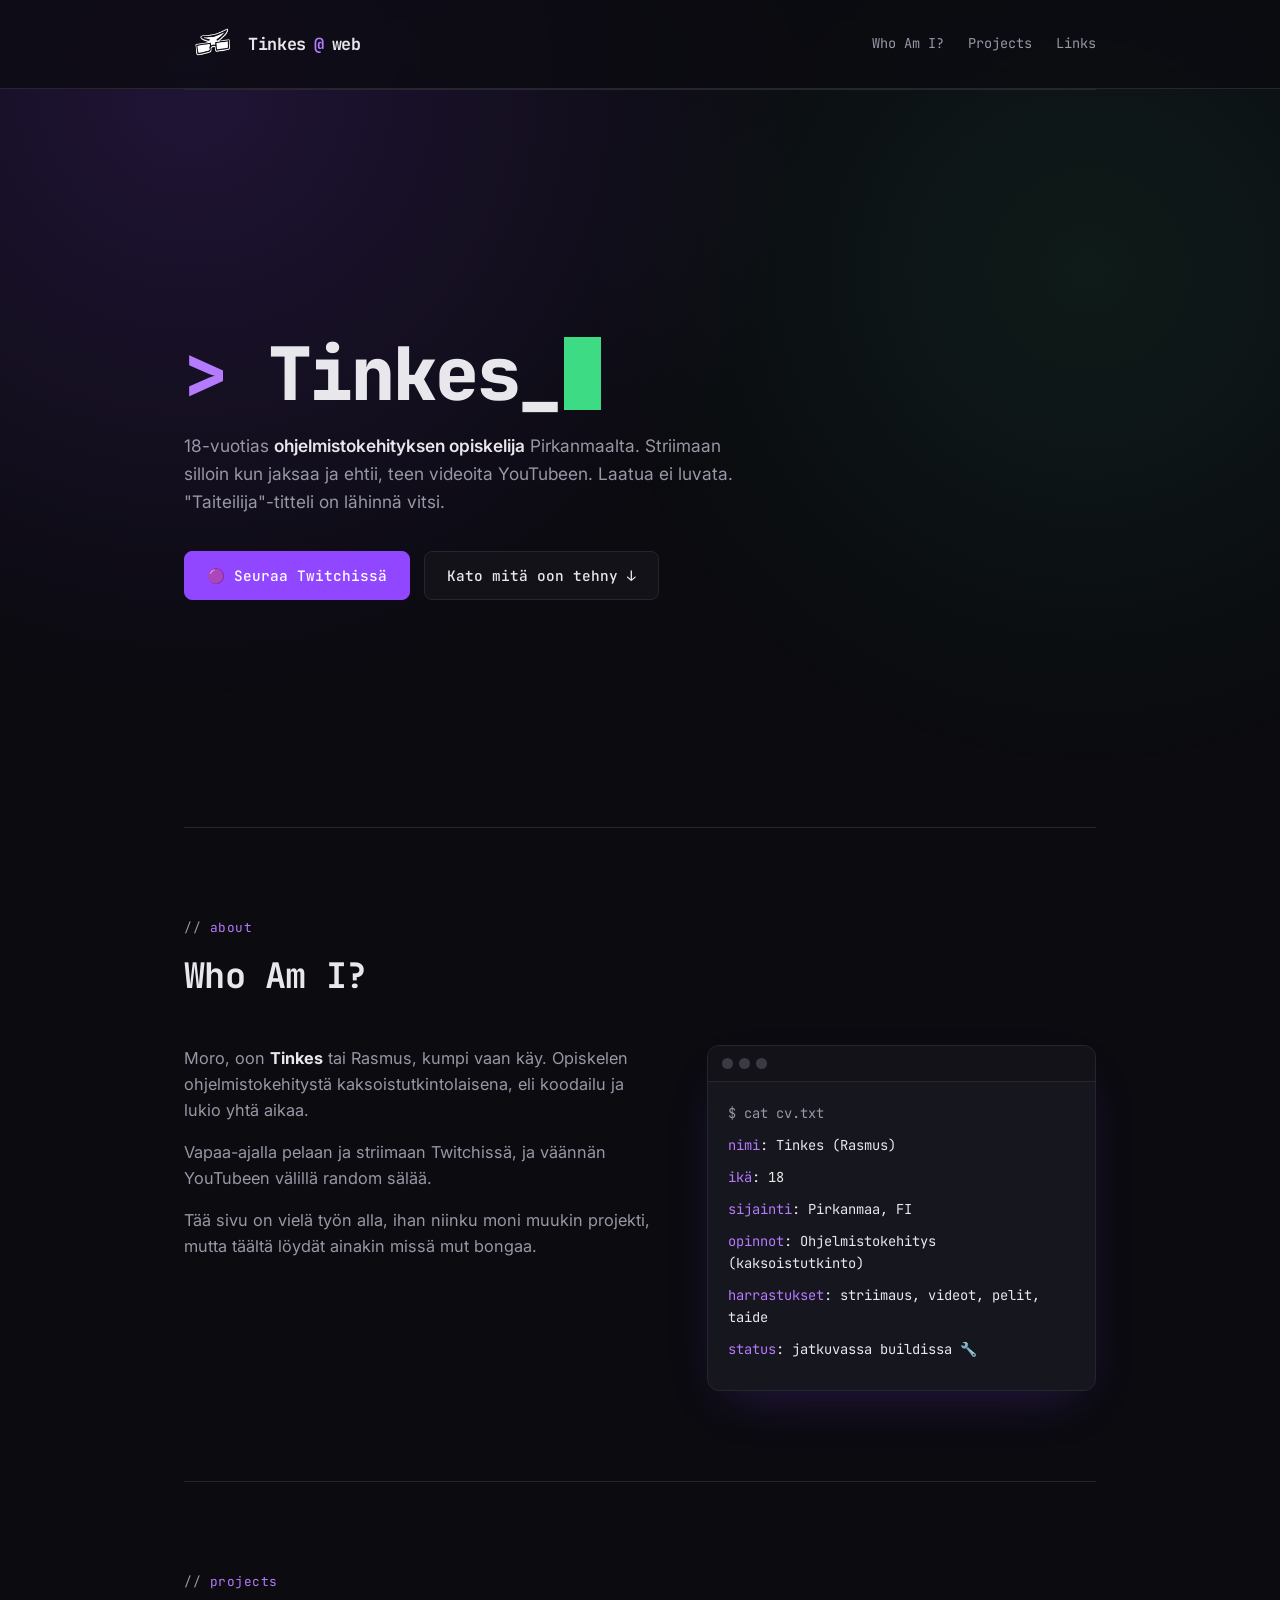
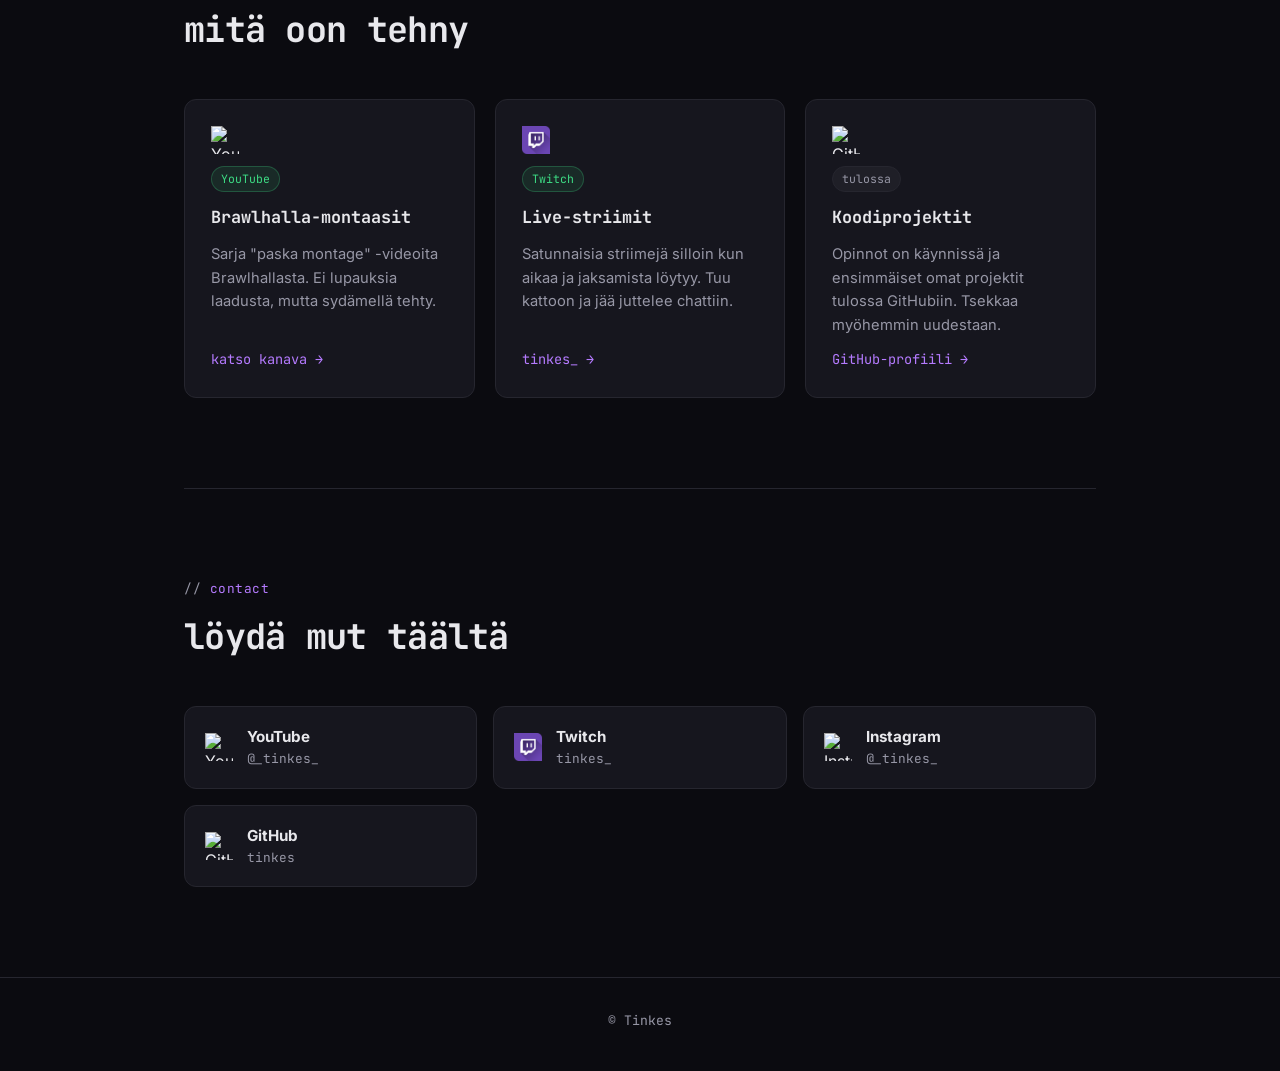
==== index.html @ 4b35d365 "Oikea github käyttäjä (Joku Impostor oli linkattuna)" ====
<!DOCTYPE html>
<html lang="fi">
<head>
<meta charset="UTF-8">
<meta name="viewport" content="width=device-width, initial-scale=1.0">
<title>Tinkes</title>
<meta name="description" content="Tinkes — ohjelmistokehityksen opiskelija Pirkanmaalta.">
<link rel="icon" href="Icon.png" type="image/png">
<link rel="preconnect" href="https://fonts.googleapis.com">
<link rel="preconnect" href="https://fonts.gstatic.com" crossorigin>
<link href="https://fonts.googleapis.com/css2?family=JetBrains+Mono:wght@400;500;700;800&family=Inter:wght@400;500;600;700&display=swap" rel="stylesheet">
<link rel="stylesheet" href="style.css">
</head>
<body>

<header>
  <nav>
    <div class="logo"><img src="Icon.png" alt="Tinkes-logo" class="logo-icon">Tinkes<span>@</span>web</div>
    <div class="navlinks">
      <a href="#about">Who Am I?</a>
      <a href="#projects">Projects</a>
      <a href="#links">Links</a>
    </div>
  </nav>
</header>

<div class="wrap">
  <section class="hero">
    <h1><span class="prompt">&gt;</span> Tinkes_<span class="cursor">&nbsp;</span></h1>
    <p class="tagline">
      18-vuotias <strong>ohjelmistokehityksen opiskelija</strong> Pirkanmaalta.
      Striimaan silloin kun jaksaa ja ehtii, teen videoita YouTubeen. Laatua ei luvata.
      "Taiteilija"-titteli on lähinnä vitsi.
    </p>
    <div class="cta-row">
      <a class="btn btn-primary" href="https://www.twitch.tv/tinkes_" target="_blank" rel="noopener">🟣 Seuraa Twitchissä</a>
      <a class="btn btn-ghost" href="#projects">Kato mitä oon tehny ↓</a>
    </div>
  </section>

  <section id="about">
    <div class="section-label">about</div>
    <h2>Who Am I?</h2>
    <div class="about-grid">
      <div class="about-text">
        <p>Moro, oon <strong>Tinkes</strong> tai Rasmus, kumpi vaan käy. Opiskelen ohjelmistokehitystä kaksoistutkintolaisena, eli koodailu ja lukio yhtä aikaa.</p>
        <p>Vapaa-ajalla pelaan ja striimaan Twitchissä, ja väännän YouTubeen välillä random sälää.</p>
        <p>Tää sivu on vielä työn alla, ihan niinku moni muukin projekti, mutta täältä löydät ainakin missä mut bongaa.</p>
      </div>
      <div class="terminal">
        <div class="terminal-bar"><span></span><span></span><span></span></div>
        <div class="terminal-body">
          <div class="line"><span class="cmt">$ cat cv.txt</span></div>
          <div class="line"><span class="key">nimi</span>: <span class="val">Tinkes (Rasmus)</span></div>
          <div class="line"><span class="key">ikä</span>: <span class="val">18</span></div>
          <div class="line"><span class="key">sijainti</span>: <span class="val">Pirkanmaa, FI</span></div>
          <div class="line"><span class="key">opinnot</span>: <span class="val">Ohjelmistokehitys (kaksoistutkinto)</span></div>
          <div class="line"><span class="key">harrastukset</span>: <span class="val">striimaus, videot, pelit, taide</span></div>
          <div class="line"><span class="key">status</span>: <span class="val">jatkuvassa buildissa 🔧</span></div>
        </div>
      </div>
    </div>
  </section>

  <section id="projects">
    <div class="section-label">projects</div>
    <h2>mitä oon tehny</h2>
    <div class="cards">
      <div class="card">
        <img class="icon-img" src="Sosiaalinenmedia%20Icons/youtube.png" alt="YouTube">
        <span class="tag">YouTube</span>
        <h3>Brawlhalla-montaasit</h3>
        <p>Sarja "paska montage" -videoita Brawlhallasta. Ei lupauksia laadusta, mutta sydämellä tehty.</p>
        <a class="link-out" href="https://www.youtube.com/@_tinkes_" target="_blank" rel="noopener">katso kanava →</a>
      </div>
      <div class="card">
        <img class="icon-img" src="Sosiaalinenmedia%20Icons/twitch.png" alt="Twitch">
        <span class="tag">Twitch</span>
        <h3>Live-striimit</h3>
        <p>Satunnaisia striimejä silloin kun aikaa ja jaksamista löytyy. Tuu kattoon ja jää juttelee chattiin.</p>
        <a class="link-out" href="https://www.twitch.tv/tinkes_" target="_blank" rel="noopener">tinkes_ →</a>
      </div>
      <div class="card">
        <img class="icon-img" src="Sosiaalinenmedia%20Icons/github.png" alt="GitHub">
        <span class="tag soon">tulossa</span>
        <h3>Koodiprojektit</h3>
        <p>Opinnot on käynnissä ja ensimmäiset omat projektit tulossa GitHubiin. Tsekkaa myöhemmin uudestaan.</p>
        <a class="link-out" href="https://github.com/T-i-n-k-e-s" target="_blank" rel="noopener">GitHub-profiili →</a>
      </div>
    </div>
  </section>

  <section id="links">
    <div class="section-label">contact</div>
    <h2>löydä mut täältä</h2>
    <div class="link-grid">
      <a class="link-card" href="https://www.youtube.com/@_tinkes_" target="_blank" rel="noopener">
        <img class="icon-img" src="Sosiaalinenmedia%20Icons/youtube.png" alt="YouTube">
        <div class="meta"><strong>YouTube</strong><span>@_tinkes_</span></div>
      </a>
      <a class="link-card" href="https://www.twitch.tv/tinkes_" target="_blank" rel="noopener">
        <img class="icon-img" src="Sosiaalinenmedia%20Icons/twitch.png" alt="Twitch">
        <div class="meta"><strong>Twitch</strong><span>tinkes_</span></div>
      </a>
      <a class="link-card" href="https://www.instagram.com/_tinkes_/" target="_blank" rel="noopener">
        <img class="icon-img" src="Sosiaalinenmedia%20Icons/instagram.png" alt="Instagram">
        <div class="meta"><strong>Instagram</strong><span>@_tinkes_</span></div>
      </a>
      <a class="link-card" href="https://github.com/tinkes" target="_blank" rel="noopener">
        <img class="icon-img" src="Sosiaalinenmedia%20Icons/github.png" alt="GitHub">
        <div class="meta"><strong>GitHub</strong><span>tinkes</span></div>
      </a>
    </div>
  </section>
</div>

<footer>
  © <span id="year"></span> Tinkes
</footer>

<script src="script.js"></script>

</body>
</html>
---- style.css ----
:root {
  --bg: #0b0b10;
  --bg-alt: #121218;
  --card: #16161e;
  --border: #26262f;
  --text: #e8e8ec;
  --text-dim: #9797a6;
  --purple: #9146ff;
  --purple-bright: #b57bff;
  --green: #3ddc84;
  --mono: 'JetBrains Mono', ui-monospace, 'SFMono-Regular', Menlo, Consolas, monospace;
  --sans: 'Inter', system-ui, -apple-system, sans-serif;
}

* { margin: 0; padding: 0; box-sizing: border-box; }

html { scroll-behavior: smooth; }

body {
  background: var(--bg);
  color: var(--text);
  font-family: var(--sans);
  line-height: 1.6;
  overflow-x: hidden;
}

body::before {
  content: '';
  position: fixed;
  inset: 0;
  background:
    radial-gradient(circle at 15% 10%, rgba(145,70,255,0.16), transparent 45%),
    radial-gradient(circle at 85% 30%, rgba(61,220,132,0.08), transparent 40%);
  pointer-events: none;
  z-index: 0;
}

a { color: inherit; text-decoration: none; }

.wrap { max-width: 960px; margin: 0 auto; padding: 0 24px; position: relative; z-index: 1; }

/* NAV */
header {
  position: sticky;
  top: 0;
  z-index: 20;
  backdrop-filter: blur(10px);
  background: rgba(11,11,16,0.75);
  border-bottom: 1px solid var(--border);
}
nav {
  max-width: 960px;
  margin: 0 auto;
  padding: 16px 24px;
  display: flex;
  align-items: center;
  justify-content: space-between;
}
.logo {
  font-family: var(--mono);
  font-weight: 700;
  font-size: 1.05rem;
  letter-spacing: -0.02em;
  display: flex;
  align-items: center;
  gap: 8px;
}
.logo span { color: var(--purple-bright); }
.logo-icon { height: 56px; width: auto; }
.navlinks { display: flex; gap: 24px; font-family: var(--mono); font-size: 0.85rem; color: var(--text-dim); }
.navlinks a:hover { color: var(--text); }

/* HERO */
.hero {
  min-height: 82vh;
  display: flex;
  flex-direction: column;
  justify-content: center;
  padding: 80px 0 60px;
}
.hero h1 {
  font-family: var(--mono);
  font-size: clamp(2.6rem, 8vw, 4.6rem);
  font-weight: 800;
  letter-spacing: -0.03em;
  line-height: 1;
}
.hero h1 .prompt { color: var(--purple-bright); }
.cursor {
  display: inline-block;
  width: 0.5em;
  background: var(--green);
  margin-left: 4px;
  animation: blink 1s step-end infinite;
}
@keyframes blink { 50% { opacity: 0; } }

.hero p.tagline {
  margin-top: 22px;
  max-width: 560px;
  font-size: 1.08rem;
  color: var(--text-dim);
}
.hero p.tagline strong { color: var(--text); font-weight: 600; }

.cta-row { display: flex; gap: 14px; margin-top: 36px; flex-wrap: wrap; }
.btn {
  font-family: var(--mono);
  font-size: 0.9rem;
  font-weight: 500;
  padding: 12px 22px;
  border-radius: 8px;
  border: 1px solid var(--border);
  transition: transform 0.15s ease, border-color 0.15s ease, background 0.15s ease;
  display: inline-flex;
  align-items: center;
  gap: 8px;
}
.btn:hover { transform: translateY(-2px); }
.btn-primary { background: var(--purple); border-color: var(--purple); color: #fff; }
.btn-primary:hover { background: var(--purple-bright); border-color: var(--purple-bright); }
.btn-ghost { color: var(--text); background: var(--bg-alt); }
.btn-ghost:hover { border-color: var(--purple-bright); color: var(--purple-bright); }

/* SECTIONS */
section { padding: 90px 0; border-top: 1px solid var(--border); }
.section-label {
  font-family: var(--mono);
  font-size: 0.8rem;
  color: var(--purple-bright);
  letter-spacing: 0.04em;
  margin-bottom: 10px;
}
.section-label::before { content: '// '; color: var(--text-dim); }
h2 {
  font-family: var(--mono);
  font-size: clamp(1.6rem, 4vw, 2.2rem);
  font-weight: 700;
  margin-bottom: 40px;
  letter-spacing: -0.02em;
}

/* ABOUT */
.about-grid {
  display: grid;
  grid-template-columns: 1.1fr 0.9fr;
  gap: 48px;
  align-items: start;
}
.about-text p { color: var(--text-dim); margin-bottom: 16px; font-size: 1.02rem; }
.about-text strong { color: var(--text); }

.terminal {
  background: var(--card);
  border: 1px solid var(--border);
  border-radius: 12px;
  overflow: hidden;
  box-shadow: 0 20px 50px -20px rgba(145,70,255,0.25);
}
.terminal-bar {
  display: flex;
  gap: 6px;
  padding: 12px 14px;
  background: var(--bg-alt);
  border-bottom: 1px solid var(--border);
}
.terminal-bar span { width: 11px; height: 11px; border-radius: 50%; background: #3a3a44; }
.terminal-body { padding: 20px; font-family: var(--mono); font-size: 0.86rem; }
.terminal-body .line { margin-bottom: 10px; }
.terminal-body .key { color: var(--purple-bright); }
.terminal-body .val { color: var(--text); }
.terminal-body .cmt { color: var(--text-dim); }

/* PROJECTS */
.cards { display: grid; grid-template-columns: repeat(auto-fit, minmax(260px, 1fr)); gap: 20px; }
.card {
  background: var(--card);
  border: 1px solid var(--border);
  border-radius: 12px;
  padding: 26px;
  display: flex;
  flex-direction: column;
  gap: 12px;
  transition: border-color 0.2s ease, transform 0.2s ease;
}
.card:hover { border-color: var(--purple); transform: translateY(-3px); }
.card .icon { font-size: 1.6rem; }
.card .icon-img { height: 28px; width: 28px; object-fit: contain; align-self: flex-start; }
.card h3 { font-family: var(--mono); font-size: 1.05rem; }
.card p { color: var(--text-dim); font-size: 0.92rem; flex-grow: 1; }
.card .tag {
  font-family: var(--mono);
  font-size: 0.72rem;
  color: var(--green);
  background: rgba(61,220,132,0.1);
  border: 1px solid rgba(61,220,132,0.25);
  padding: 3px 9px;
  border-radius: 999px;
  width: fit-content;
}
.card .tag.soon { color: var(--text-dim); background: rgba(255,255,255,0.04); border-color: var(--border); }
.card .link-out { font-family: var(--mono); font-size: 0.85rem; color: var(--purple-bright); margin-top: auto; }
.card:hover .link-out { text-decoration: underline; }

/* LINKS / CONTACT */
.link-grid { display: grid; grid-template-columns: repeat(auto-fit, minmax(220px, 1fr)); gap: 16px; }
.link-card {
  display: flex;
  align-items: center;
  gap: 14px;
  background: var(--card);
  border: 1px solid var(--border);
  border-radius: 12px;
  padding: 18px 20px;
  transition: border-color 0.2s ease, background 0.2s ease;
}
.link-card:hover { border-color: var(--purple-bright); background: var(--bg-alt); }
.link-card .icon { font-size: 1.4rem; width: 36px; text-align: center; }
.link-card .icon-img { height: 28px; width: 28px; object-fit: contain; flex-shrink: 0; }
.link-card .meta strong { display: block; font-size: 0.95rem; }
.link-card .meta span { display: block; font-size: 0.8rem; color: var(--text-dim); font-family: var(--mono); }

footer {
  border-top: 1px solid var(--border);
  padding: 32px 0 40px;
  text-align: center;
  color: var(--text-dim);
  font-family: var(--mono);
  font-size: 0.82rem;
}
footer .heart { color: var(--purple-bright); }

@media (max-width: 760px) {
  .about-grid { grid-template-columns: 1fr; }
  .navlinks { display: none; }
}
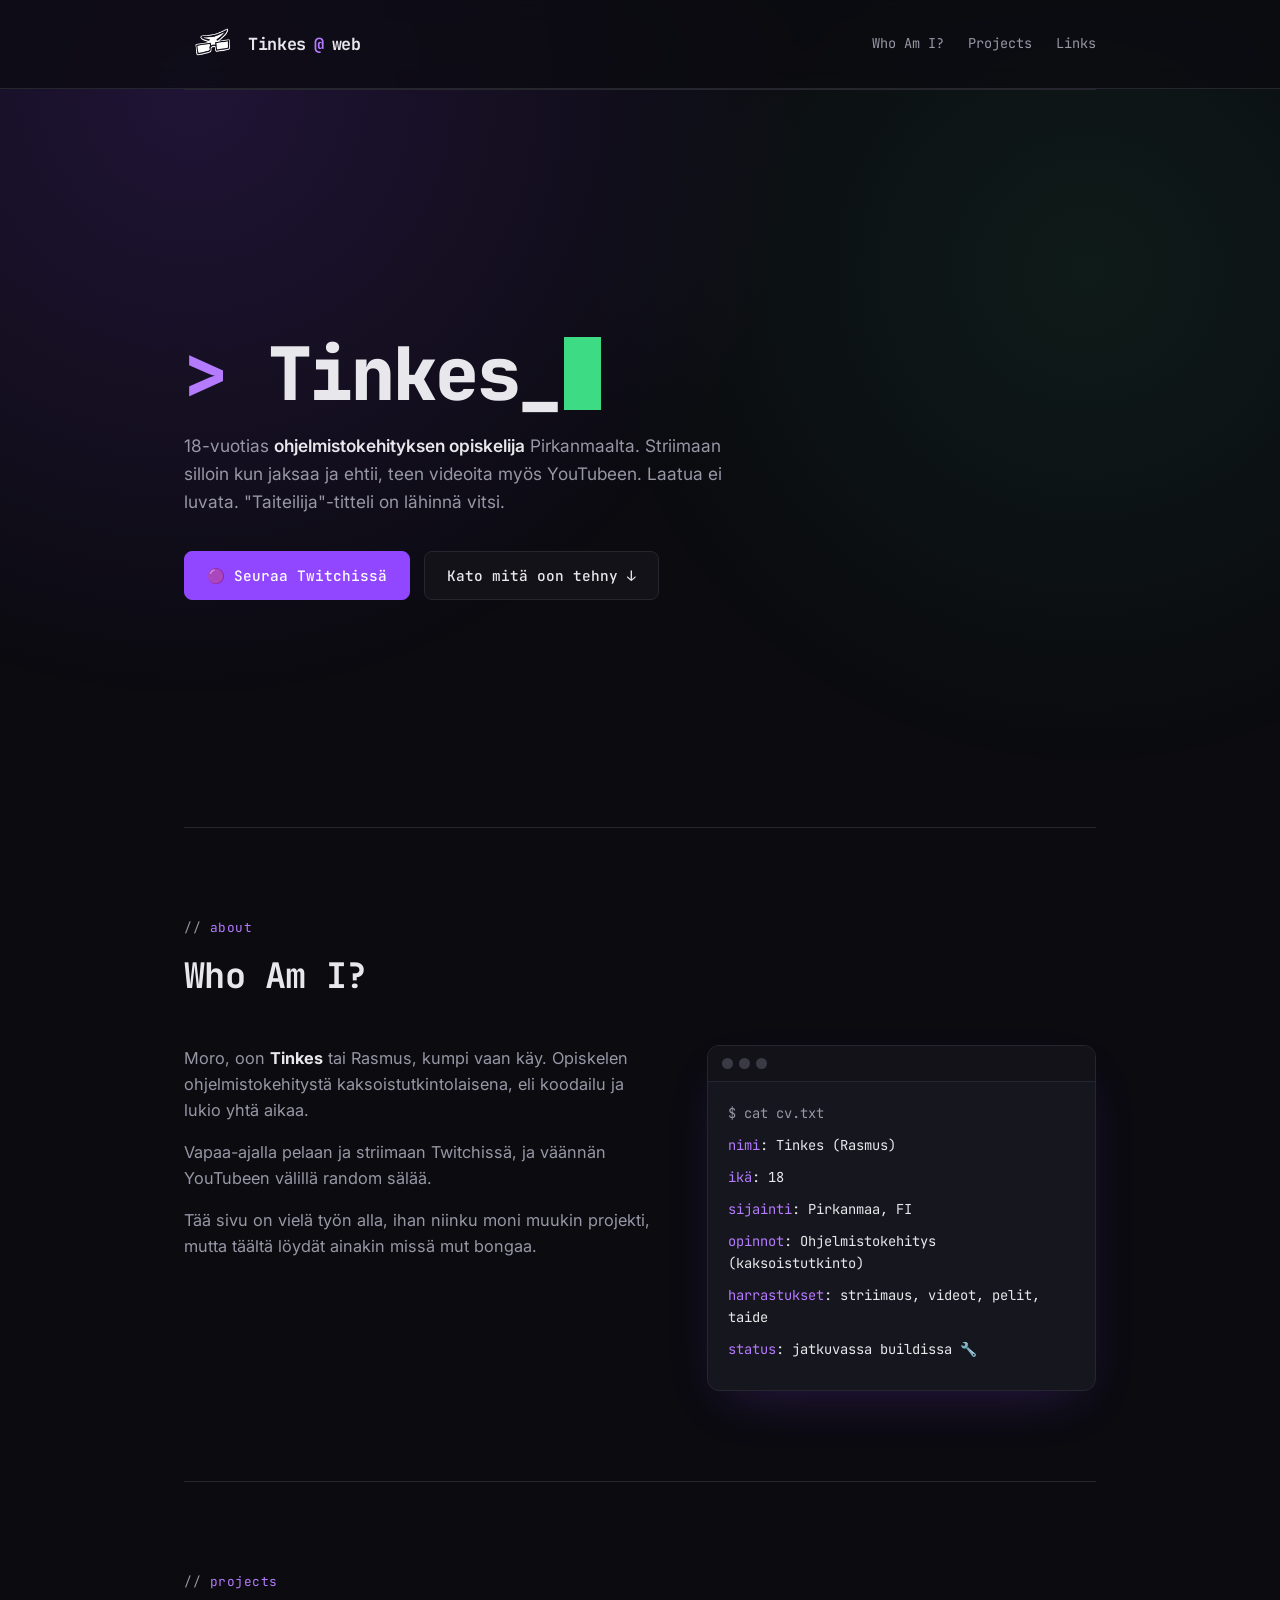
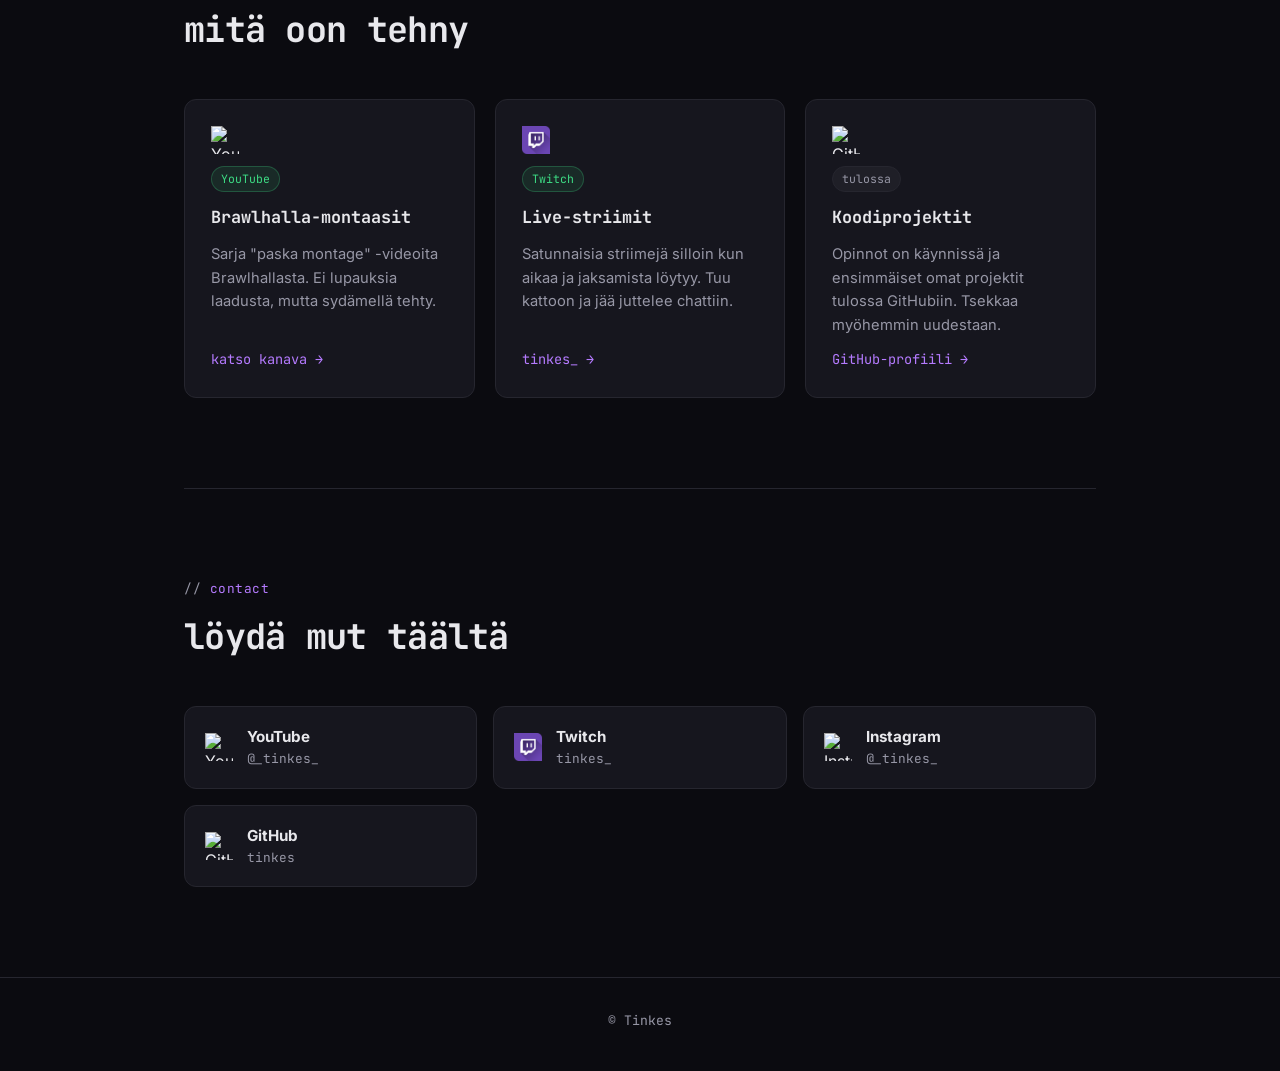
==== commit afdeec5f: "Update index.html" ====
--- a/index.html
+++ b/index.html
@@ -29,7 +29,7 @@
     <h1><span class="prompt">&gt;</span> Tinkes_<span class="cursor">&nbsp;</span></h1>
     <p class="tagline">
       18-vuotias <strong>ohjelmistokehityksen opiskelija</strong> Pirkanmaalta.
-      Striimaan silloin kun jaksaa ja ehtii, teen videoita YouTubeen. Laatua ei luvata.
+      Striimaan silloin kun jaksaa ja ehtii, teen videoita myös YouTubeen. Laatua ei luvata.
       "Taiteilija"-titteli on lähinnä vitsi.
     </p>
     <div class="cta-row">
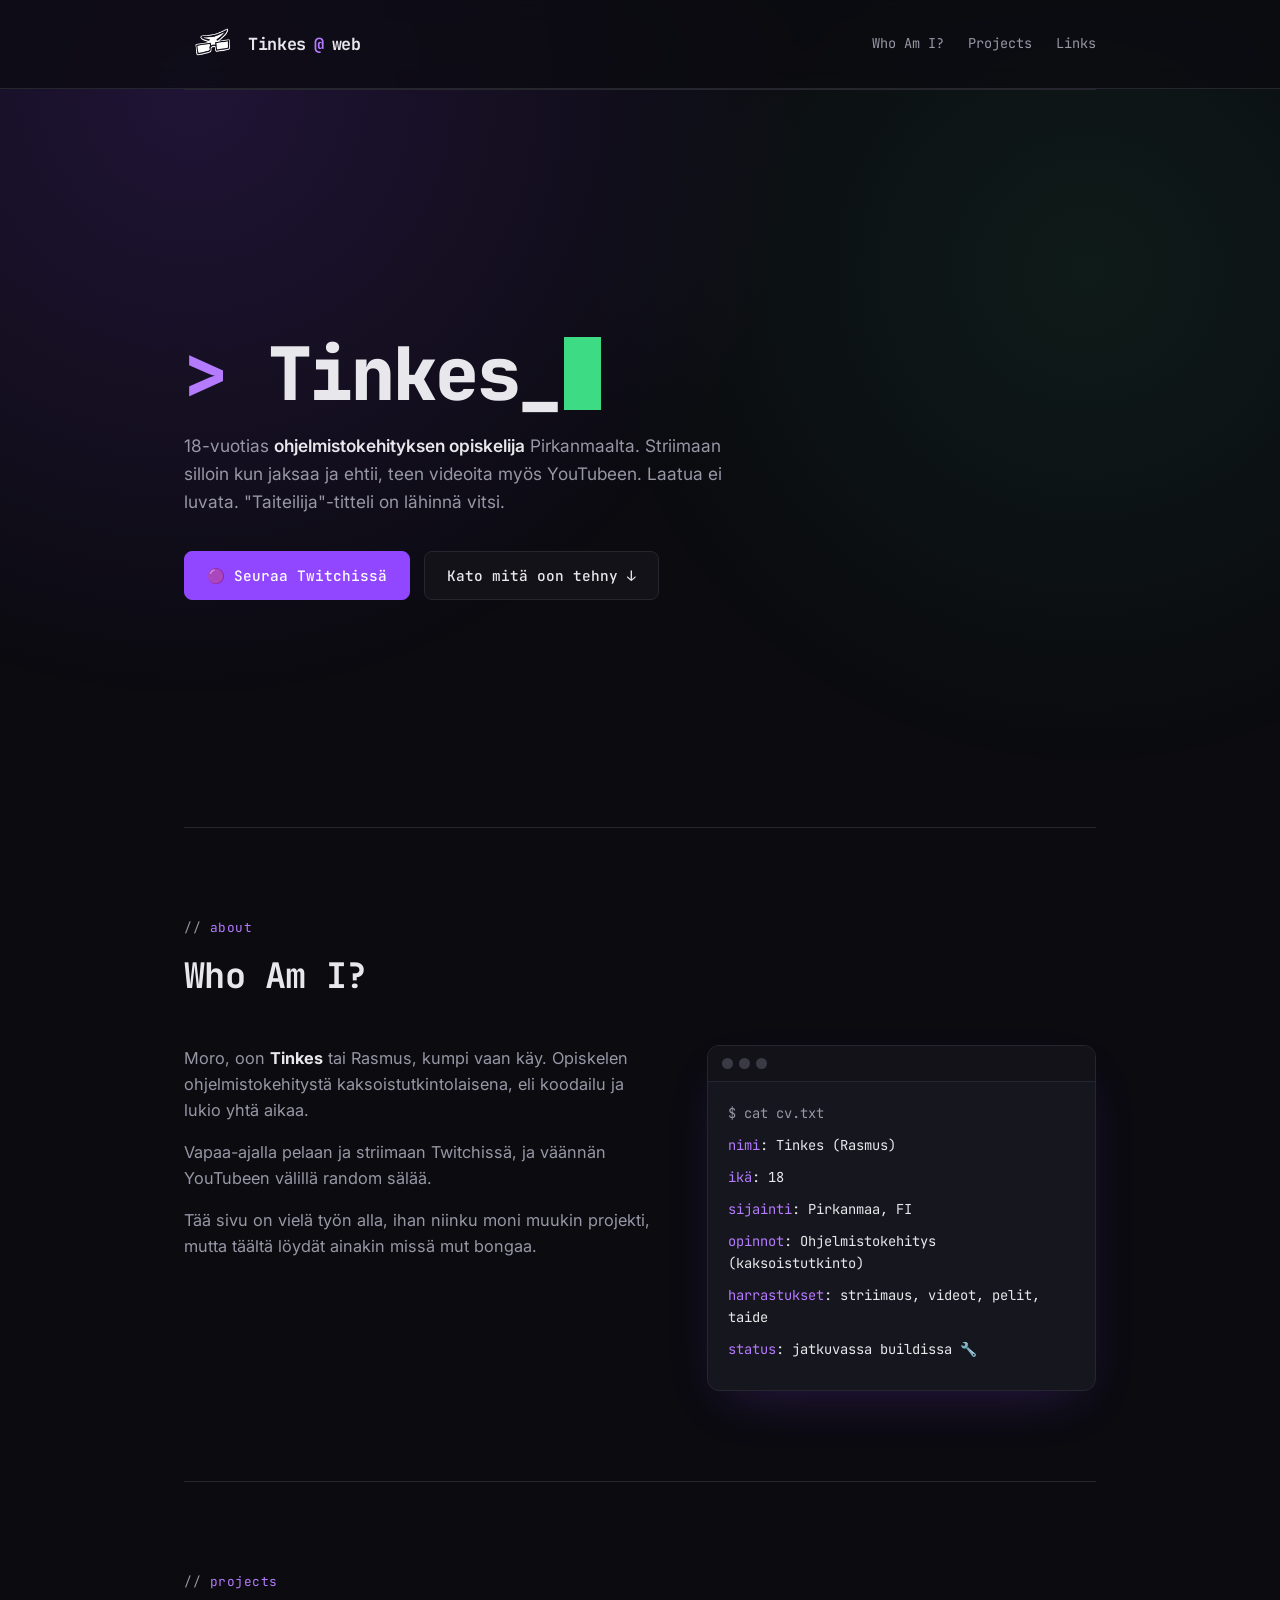
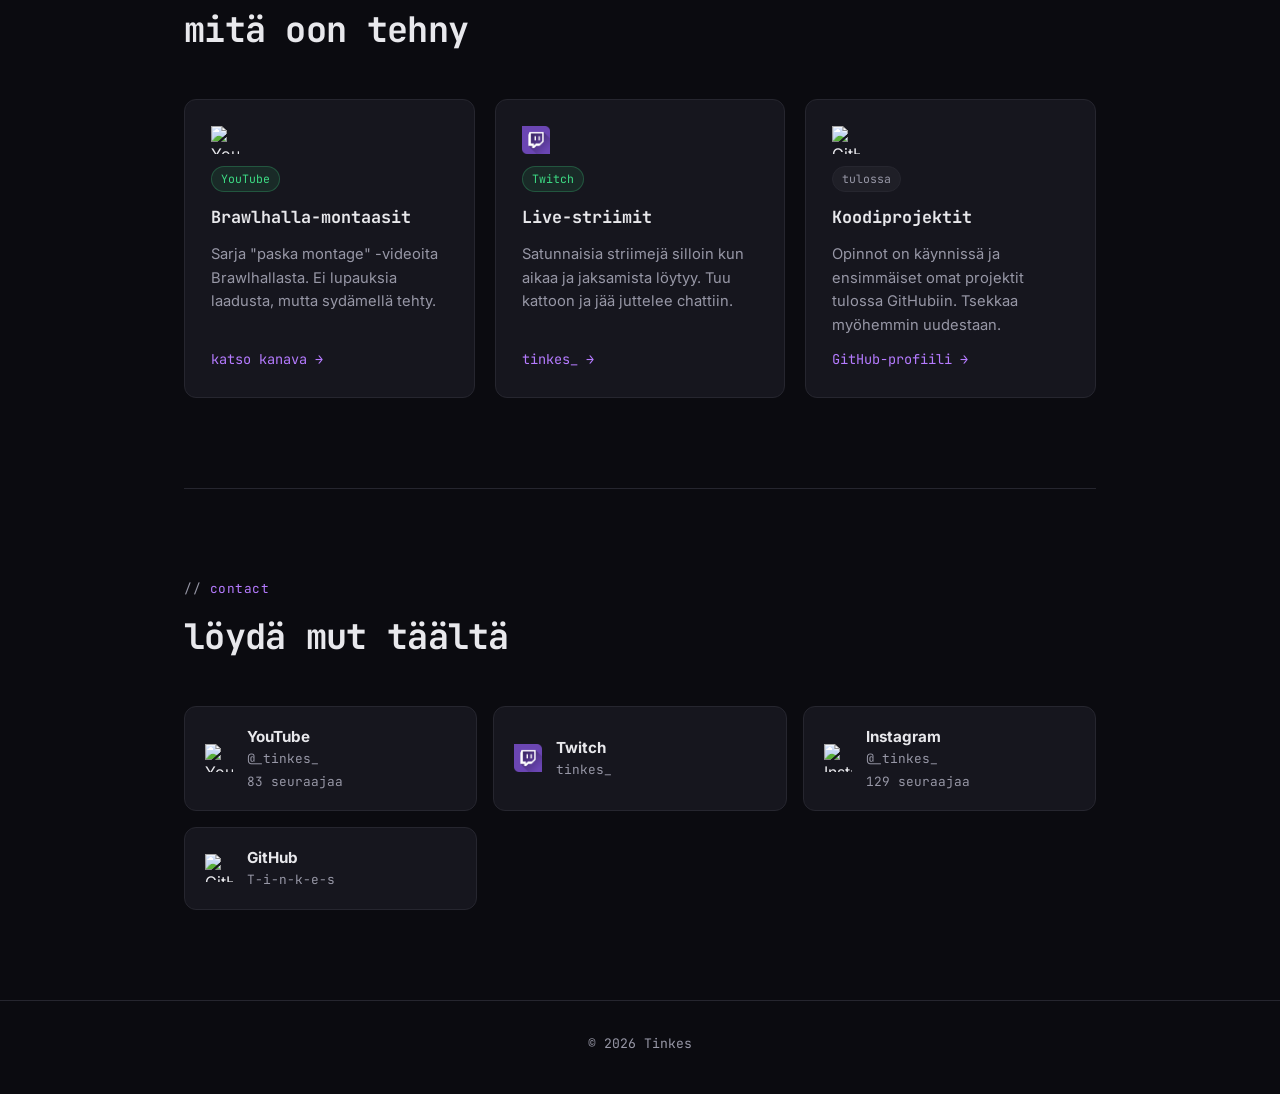
==== commit 136da04a: "Lisää live-seuraajalaskurit ja korjaa väärä GitHub-linkki Twitch/GitHub haetaan live selaimessa, You" ====
--- a/index.html
+++ b/index.html
@@ -96,19 +96,31 @@
     <div class="link-grid">
       <a class="link-card" href="https://www.youtube.com/@_tinkes_" target="_blank" rel="noopener">
         <img class="icon-img" src="Sosiaalinenmedia%20Icons/youtube.png" alt="YouTube">
-        <div class="meta"><strong>YouTube</strong><span>@_tinkes_</span></div>
+        <div class="meta">
+          <strong>YouTube</strong><span>@_tinkes_</span>
+          <span class="count" data-count-source="static:youtube">···</span>
+        </div>
       </a>
       <a class="link-card" href="https://www.twitch.tv/tinkes_" target="_blank" rel="noopener">
         <img class="icon-img" src="Sosiaalinenmedia%20Icons/twitch.png" alt="Twitch">
-        <div class="meta"><strong>Twitch</strong><span>tinkes_</span></div>
+        <div class="meta">
+          <strong>Twitch</strong><span>tinkes_</span>
+          <span class="count" data-count-source="twitch:tinkes_">···</span>
+        </div>
       </a>
       <a class="link-card" href="https://www.instagram.com/_tinkes_/" target="_blank" rel="noopener">
         <img class="icon-img" src="Sosiaalinenmedia%20Icons/instagram.png" alt="Instagram">
-        <div class="meta"><strong>Instagram</strong><span>@_tinkes_</span></div>
+        <div class="meta">
+          <strong>Instagram</strong><span>@_tinkes_</span>
+          <span class="count" data-count-source="static:instagram">···</span>
+        </div>
       </a>
-      <a class="link-card" href="https://github.com/tinkes" target="_blank" rel="noopener">
+      <a class="link-card" href="https://github.com/T-i-n-k-e-s" target="_blank" rel="noopener">
         <img class="icon-img" src="Sosiaalinenmedia%20Icons/github.png" alt="GitHub">
-        <div class="meta"><strong>GitHub</strong><span>tinkes</span></div>
+        <div class="meta">
+          <strong>GitHub</strong><span>T-i-n-k-e-s</span>
+          <span class="count" data-count-source="github:T-i-n-k-e-s">···</span>
+        </div>
       </a>
     </div>
   </section>
--- a/style.css
+++ b/style.css
@@ -217,8 +217,15 @@
 .link-card:hover { border-color: var(--purple-bright); background: var(--bg-alt); }
 .link-card .icon { font-size: 1.4rem; width: 36px; text-align: center; }
 .link-card .icon-img { height: 28px; width: 28px; object-fit: contain; flex-shrink: 0; }
-.link-card .meta strong { display: block; font-size: 0.95rem; }
-.link-card .meta span { display: block; font-size: 0.8rem; color: var(--text-dim); font-family: var(--mono); }
+.link-card .meta { flex: 1 1 auto; min-width: 0; }
+.link-card .meta strong { display: block; font-size: 0.95rem; overflow: hidden; text-overflow: ellipsis; white-space: nowrap; }
+.link-card .meta span { display: block; font-size: 0.8rem; color: var(--text-dim); font-family: var(--mono); overflow: hidden; text-overflow: ellipsis; white-space: nowrap; }
+.link-card .count {
+  margin-top: 2px;
+  font-family: var(--mono);
+  font-size: 0.8rem;
+  color: var(--green);
+}
 
 footer {
   border-top: 1px solid var(--border);
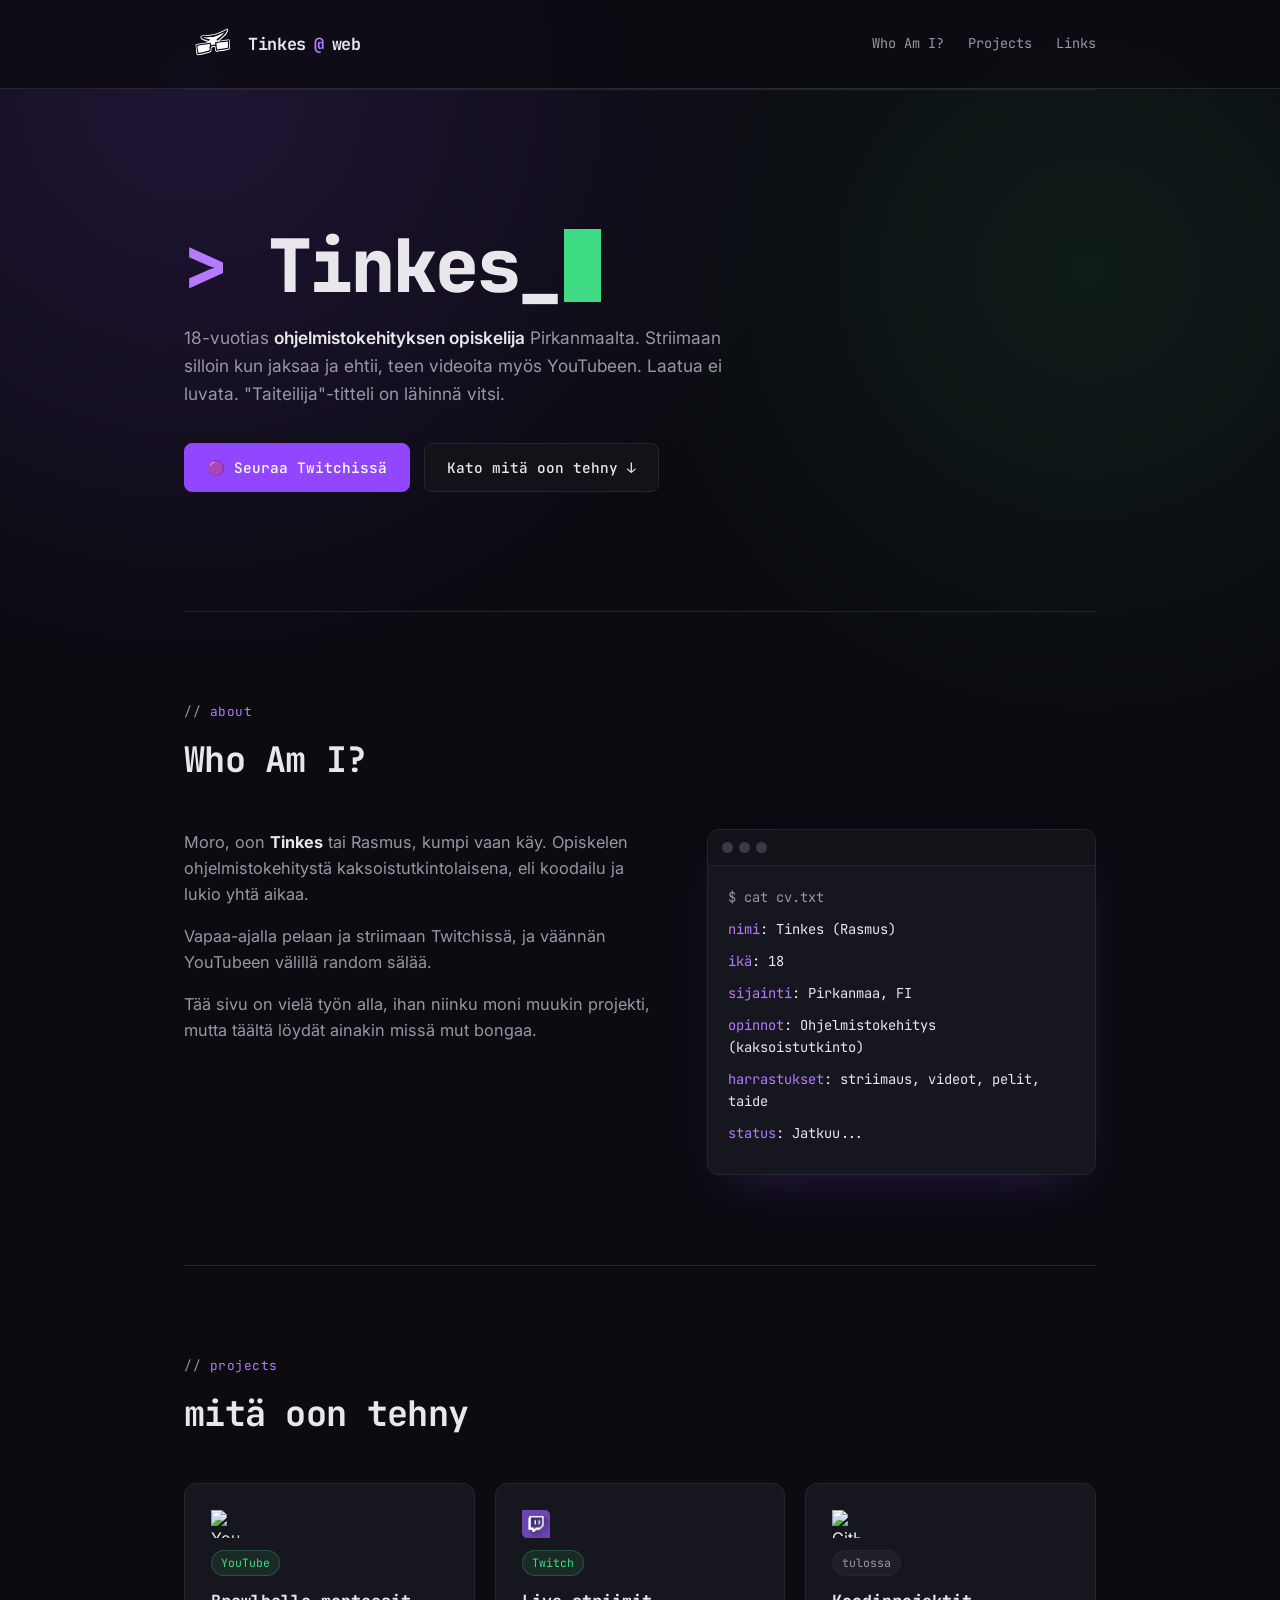
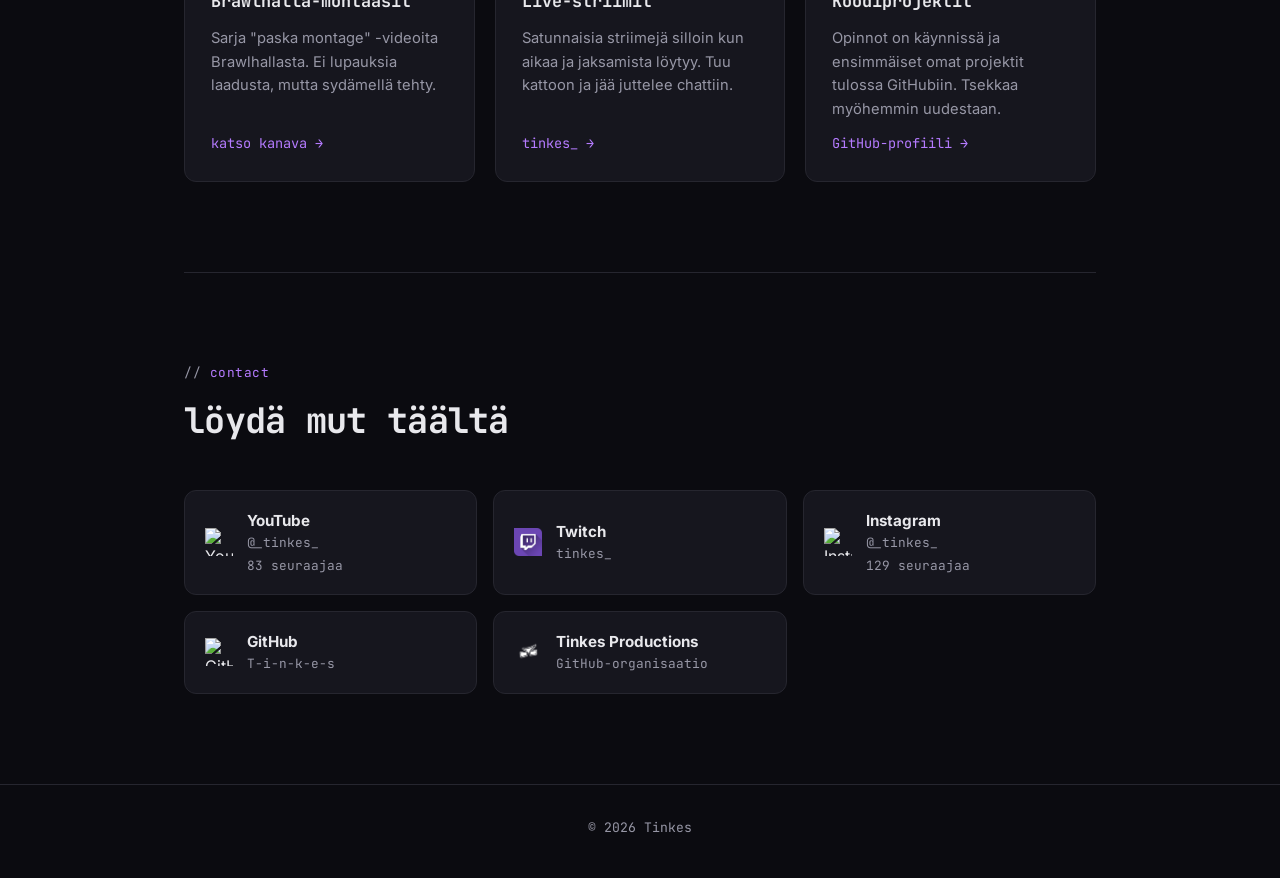
==== commit 9d8ea1e8: "Oma organisaatio lisätty" ====
--- a/index.html
+++ b/index.html
@@ -56,7 +56,7 @@
           <div class="line"><span class="key">sijainti</span>: <span class="val">Pirkanmaa, FI</span></div>
           <div class="line"><span class="key">opinnot</span>: <span class="val">Ohjelmistokehitys (kaksoistutkinto)</span></div>
           <div class="line"><span class="key">harrastukset</span>: <span class="val">striimaus, videot, pelit, taide</span></div>
-          <div class="line"><span class="key">status</span>: <span class="val">jatkuvassa buildissa 🔧</span></div>
+          <div class="line"><span class="key">status</span>: <span class="val">Jatkuu...</span></div>
         </div>
       </div>
     </div>
@@ -122,6 +122,13 @@
           <span class="count" data-count-source="github:T-i-n-k-e-s">···</span>
         </div>
       </a>
+      <a class="link-card" href="https://github.com/Tinkes-Productions" target="_blank" rel="noopener">
+        <img class="icon-img" src="Sosiaalinenmedia%20Icons/tinkes-productions.png" alt="Tinkes Productions">
+        <div class="meta">
+          <strong>Tinkes Productions</strong><span>GitHub-organisaatio</span>
+          <span class="count" data-count-source="github:Tinkes-Productions">···</span>
+        </div>
+      </a>
     </div>
   </section>
 </div>
--- a/style.css
+++ b/style.css
@@ -72,7 +72,7 @@
 
 /* HERO */
 .hero {
-  min-height: 82vh;
+  min-height: 58vh;
   display: flex;
   flex-direction: column;
   justify-content: center;
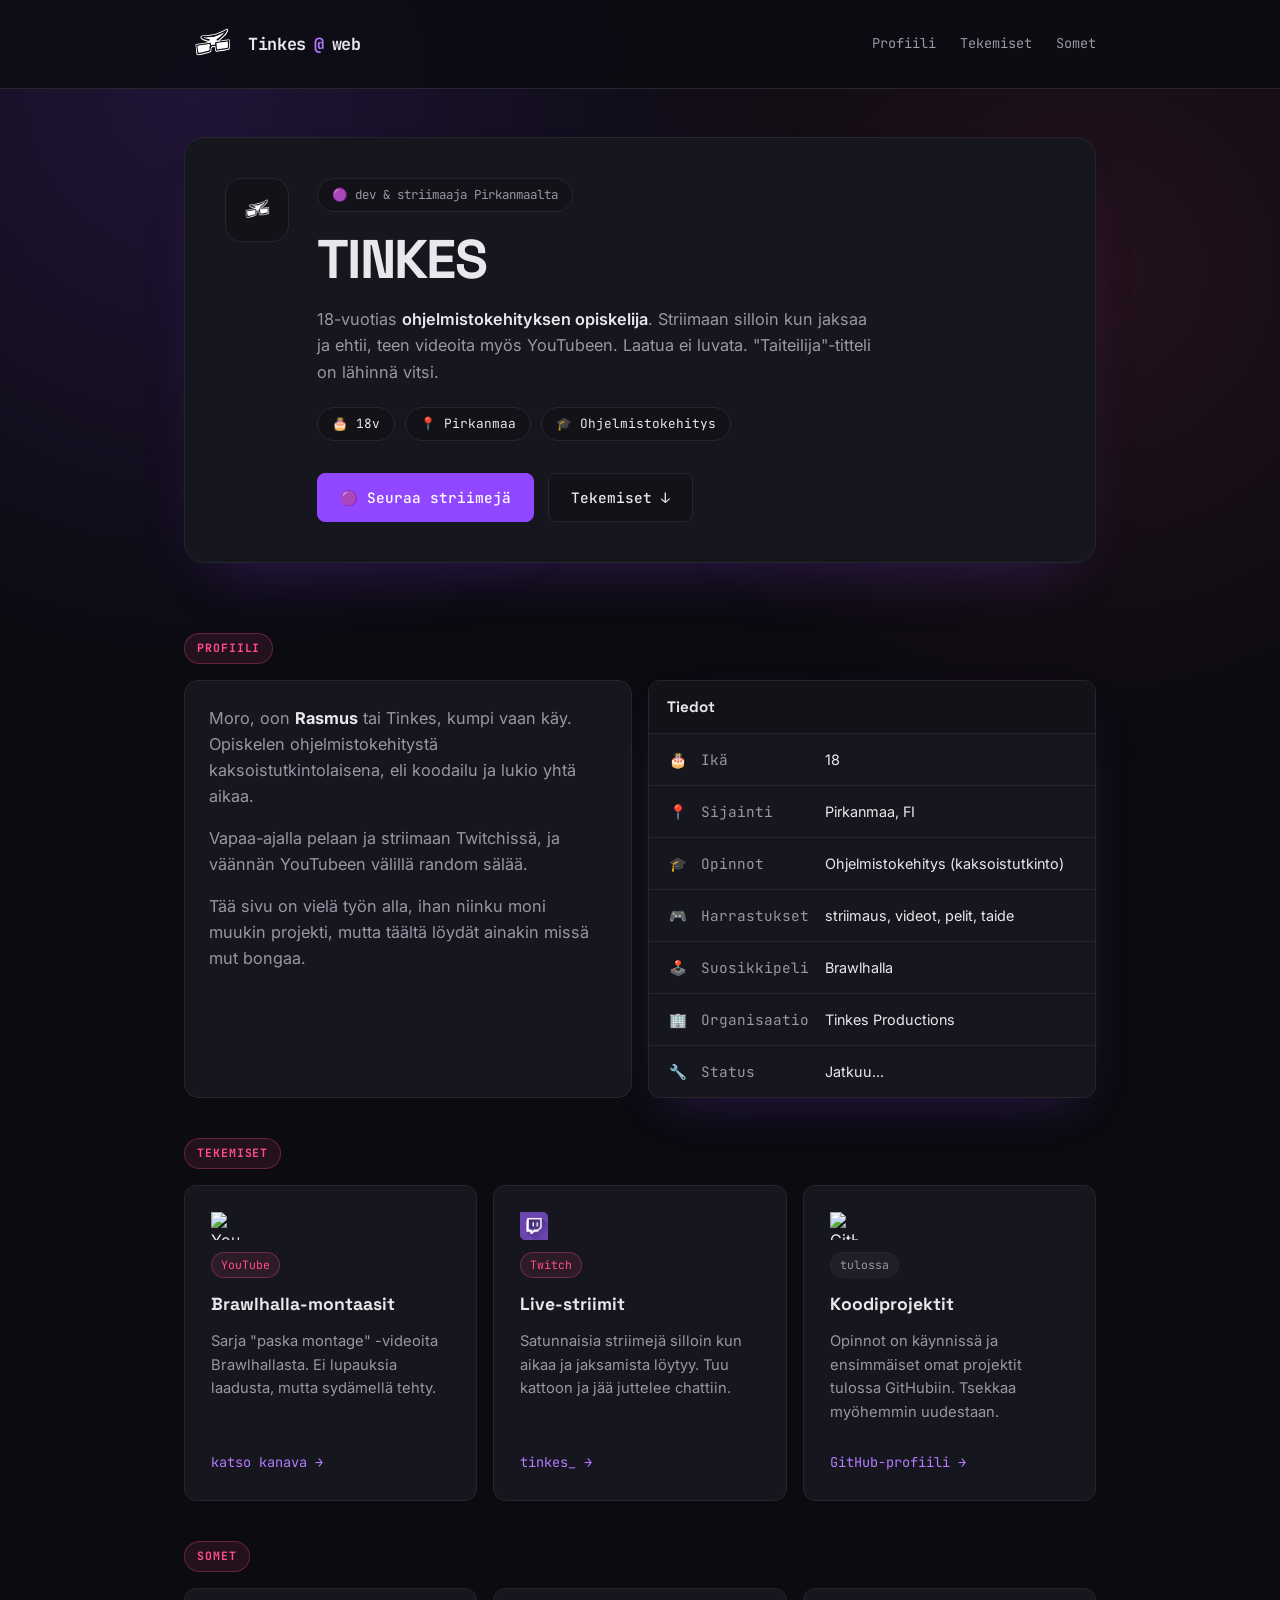
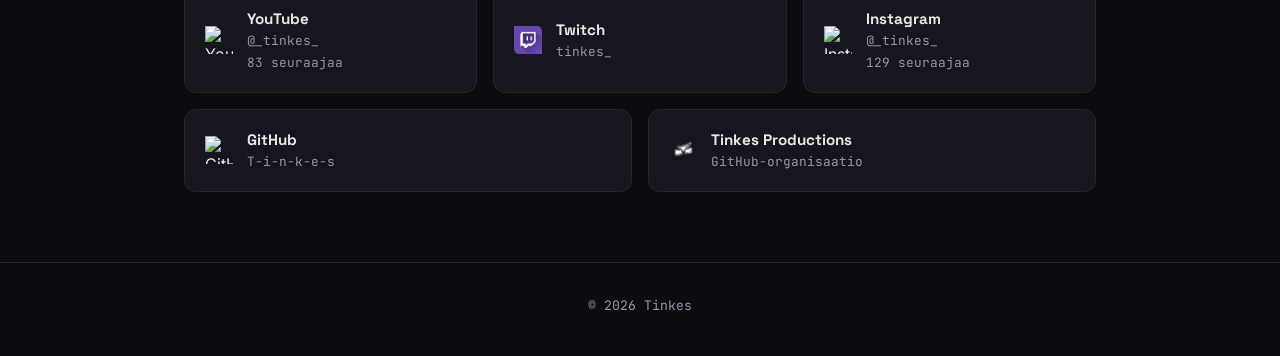
==== commit 87d10703: "Uusi personoitu ulkoasu: bento-dashboard-layout Vaihdettu lineaarisesta sektiopinosta yhtenäiseen be" ====
--- a/index.html
+++ b/index.html
@@ -8,7 +8,7 @@
 <link rel="icon" href="Icon.png" type="image/png">
 <link rel="preconnect" href="https://fonts.googleapis.com">
 <link rel="preconnect" href="https://fonts.gstatic.com" crossorigin>
-<link href="https://fonts.googleapis.com/css2?family=JetBrains+Mono:wght@400;500;700;800&family=Inter:wght@400;500;600;700&display=swap" rel="stylesheet">
+<link href="https://fonts.googleapis.com/css2?family=Space+Grotesk:wght@500;700&family=JetBrains+Mono:wght@400;500;700&family=Inter:wght@400;500;600;700&display=swap" rel="stylesheet">
 <link rel="stylesheet" href="style.css">
 </head>
 <body>
@@ -17,120 +17,114 @@
   <nav>
     <div class="logo"><img src="Icon.png" alt="Tinkes-logo" class="logo-icon">Tinkes<span>@</span>web</div>
     <div class="navlinks">
-      <a href="#about">Who Am I?</a>
-      <a href="#projects">Projects</a>
-      <a href="#links">Links</a>
+      <a href="#about">Profiili</a>
+      <a href="#projects">Tekemiset</a>
+      <a href="#links">Somet</a>
     </div>
   </nav>
 </header>
 
 <div class="wrap">
-  <section class="hero">
-    <h1><span class="prompt">&gt;</span> Tinkes_<span class="cursor">&nbsp;</span></h1>
-    <p class="tagline">
-      18-vuotias <strong>ohjelmistokehityksen opiskelija</strong> Pirkanmaalta.
-      Striimaan silloin kun jaksaa ja ehtii, teen videoita myös YouTubeen. Laatua ei luvata.
-      "Taiteilija"-titteli on lähinnä vitsi.
-    </p>
-    <div class="cta-row">
-      <a class="btn btn-primary" href="https://www.twitch.tv/tinkes_" target="_blank" rel="noopener">🟣 Seuraa Twitchissä</a>
-      <a class="btn btn-ghost" href="#projects">Kato mitä oon tehny ↓</a>
-    </div>
-  </section>
-
-  <section id="about">
-    <div class="section-label">about</div>
-    <h2>Who Am I?</h2>
-    <div class="about-grid">
-      <div class="about-text">
-        <p>Moro, oon <strong>Tinkes</strong> tai Rasmus, kumpi vaan käy. Opiskelen ohjelmistokehitystä kaksoistutkintolaisena, eli koodailu ja lukio yhtä aikaa.</p>
-        <p>Vapaa-ajalla pelaan ja striimaan Twitchissä, ja väännän YouTubeen välillä random sälää.</p>
-        <p>Tää sivu on vielä työn alla, ihan niinku moni muukin projekti, mutta täältä löydät ainakin missä mut bongaa.</p>
+  <section class="profile-panel">
+    <img class="avatar" src="Icon.png" alt="Tinkes-logo">
+    <div class="profile-main">
+      <div class="eyebrow">🟣 dev &amp; striimaaja Pirkanmaalta</div>
+      <h1 class="wordmark">TINKES<span class="mark"></span></h1>
+      <p class="tagline">
+        18-vuotias <strong>ohjelmistokehityksen opiskelija</strong>.
+        Striimaan silloin kun jaksaa ja ehtii, teen videoita myös YouTubeen. Laatua ei luvata.
+        "Taiteilija"-titteli on lähinnä vitsi.
+      </p>
+      <div class="stat-chips">
+        <span class="chip">🎂 18v</span>
+        <span class="chip">📍 Pirkanmaa</span>
+        <span class="chip">🎓 Ohjelmistokehitys</span>
       </div>
-      <div class="terminal">
-        <div class="terminal-bar"><span></span><span></span><span></span></div>
-        <div class="terminal-body">
-          <div class="line"><span class="cmt">$ cat cv.txt</span></div>
-          <div class="line"><span class="key">nimi</span>: <span class="val">Tinkes (Rasmus)</span></div>
-          <div class="line"><span class="key">ikä</span>: <span class="val">18</span></div>
-          <div class="line"><span class="key">sijainti</span>: <span class="val">Pirkanmaa, FI</span></div>
-          <div class="line"><span class="key">opinnot</span>: <span class="val">Ohjelmistokehitys (kaksoistutkinto)</span></div>
-          <div class="line"><span class="key">harrastukset</span>: <span class="val">striimaus, videot, pelit, taide</span></div>
-          <div class="line"><span class="key">status</span>: <span class="val">Jatkuu...</span></div>
-        </div>
+      <div class="cta-row">
+        <a class="btn btn-primary" id="live-btn" href="https://www.twitch.tv/tinkes_" target="_blank" rel="noopener">🟣 Seuraa striimejä</a>
+        <a class="btn btn-ghost" href="#projects">Tekemiset ↓</a>
       </div>
     </div>
   </section>
 
-  <section id="projects">
-    <div class="section-label">projects</div>
-    <h2>mitä oon tehny</h2>
-    <div class="cards">
-      <div class="card">
-        <img class="icon-img" src="Sosiaalinenmedia%20Icons/youtube.png" alt="YouTube">
-        <span class="tag">YouTube</span>
-        <h3>Brawlhalla-montaasit</h3>
-        <p>Sarja "paska montage" -videoita Brawlhallasta. Ei lupauksia laadusta, mutta sydämellä tehty.</p>
-        <a class="link-out" href="https://www.youtube.com/@_tinkes_" target="_blank" rel="noopener">katso kanava →</a>
+  <div class="bento">
+    <div class="bento-label" id="about">Profiili</div>
+    <div class="tile span-3">
+      <p>Moro, oon <strong>Rasmus</strong> tai Tinkes, kumpi vaan käy. Opiskelen ohjelmistokehitystä kaksoistutkintolaisena, eli koodailu ja lukio yhtä aikaa.</p>
+      <p>Vapaa-ajalla pelaan ja striimaan Twitchissä, ja väännän YouTubeen välillä random sälää.</p>
+      <p>Tää sivu on vielä työn alla, ihan niinku moni muukin projekti, mutta täältä löydät ainakin missä mut bongaa.</p>
+    </div>
+    <div class="tile span-3 stat-card">
+      <div class="stat-card-head">Tiedot</div>
+      <div class="stat-row"><span class="stat-icon">🎂</span><span class="stat-label">Ikä</span><span class="stat-val">18</span></div>
+      <div class="stat-row"><span class="stat-icon">📍</span><span class="stat-label">Sijainti</span><span class="stat-val">Pirkanmaa, FI</span></div>
+      <div class="stat-row"><span class="stat-icon">🎓</span><span class="stat-label">Opinnot</span><span class="stat-val">Ohjelmistokehitys (kaksoistutkinto)</span></div>
+      <div class="stat-row"><span class="stat-icon">🎮</span><span class="stat-label">Harrastukset</span><span class="stat-val">striimaus, videot, pelit, taide</span></div>
+      <div class="stat-row"><span class="stat-icon">🕹️</span><span class="stat-label">Suosikkipeli</span><span class="stat-val">Brawlhalla</span></div>
+      <div class="stat-row"><span class="stat-icon">🏢</span><span class="stat-label">Organisaatio</span><span class="stat-val">Tinkes Productions</span></div>
+      <div class="stat-row"><span class="stat-icon">🔧</span><span class="stat-label">Status</span><span class="stat-val">Jatkuu...</span></div>
+    </div>
+
+    <div class="bento-label" id="projects">Tekemiset</div>
+    <div class="tile span-2 card">
+      <img class="icon-img" src="Sosiaalinenmedia%20Icons/youtube.png" alt="YouTube">
+      <span class="tag">YouTube</span>
+      <h3>Brawlhalla-montaasit</h3>
+      <p>Sarja "paska montage" -videoita Brawlhallasta. Ei lupauksia laadusta, mutta sydämellä tehty.</p>
+      <a class="link-out" href="https://www.youtube.com/@_tinkes_" target="_blank" rel="noopener">katso kanava →</a>
+    </div>
+    <div class="tile span-2 card">
+      <img class="icon-img" src="Sosiaalinenmedia%20Icons/twitch.png" alt="Twitch">
+      <span class="tag">Twitch</span>
+      <h3>Live-striimit</h3>
+      <p>Satunnaisia striimejä silloin kun aikaa ja jaksamista löytyy. Tuu kattoon ja jää juttelee chattiin.</p>
+      <a class="link-out" href="https://www.twitch.tv/tinkes_" target="_blank" rel="noopener">tinkes_ →</a>
+    </div>
+    <div class="tile span-2 card">
+      <img class="icon-img" src="Sosiaalinenmedia%20Icons/github.png" alt="GitHub">
+      <span class="tag soon">tulossa</span>
+      <h3>Koodiprojektit</h3>
+      <p>Opinnot on käynnissä ja ensimmäiset omat projektit tulossa GitHubiin. Tsekkaa myöhemmin uudestaan.</p>
+      <a class="link-out" href="https://github.com/T-i-n-k-e-s" target="_blank" rel="noopener">GitHub-profiili →</a>
+    </div>
+
+    <div class="bento-label" id="links">Somet</div>
+    <a class="tile span-2 link-card" href="https://www.youtube.com/@_tinkes_" target="_blank" rel="noopener">
+      <img class="icon-img" src="Sosiaalinenmedia%20Icons/youtube.png" alt="YouTube">
+      <div class="meta">
+        <strong>YouTube</strong><span>@_tinkes_</span>
+        <span class="count" data-count-source="static:youtube">···</span>
       </div>
-      <div class="card">
-        <img class="icon-img" src="Sosiaalinenmedia%20Icons/twitch.png" alt="Twitch">
-        <span class="tag">Twitch</span>
-        <h3>Live-striimit</h3>
-        <p>Satunnaisia striimejä silloin kun aikaa ja jaksamista löytyy. Tuu kattoon ja jää juttelee chattiin.</p>
-        <a class="link-out" href="https://www.twitch.tv/tinkes_" target="_blank" rel="noopener">tinkes_ →</a>
+    </a>
+    <a class="tile span-2 link-card" href="https://www.twitch.tv/tinkes_" target="_blank" rel="noopener">
+      <img class="icon-img" src="Sosiaalinenmedia%20Icons/twitch.png" alt="Twitch">
+      <div class="meta">
+        <strong>Twitch</strong><span>tinkes_</span>
+        <span class="count" data-count-source="twitch:tinkes_">···</span>
       </div>
-      <div class="card">
-        <img class="icon-img" src="Sosiaalinenmedia%20Icons/github.png" alt="GitHub">
-        <span class="tag soon">tulossa</span>
-        <h3>Koodiprojektit</h3>
-        <p>Opinnot on käynnissä ja ensimmäiset omat projektit tulossa GitHubiin. Tsekkaa myöhemmin uudestaan.</p>
-        <a class="link-out" href="https://github.com/T-i-n-k-e-s" target="_blank" rel="noopener">GitHub-profiili →</a>
+    </a>
+    <a class="tile span-2 link-card" href="https://www.instagram.com/_tinkes_/" target="_blank" rel="noopener">
+      <img class="icon-img" src="Sosiaalinenmedia%20Icons/instagram.png" alt="Instagram">
+      <div class="meta">
+        <strong>Instagram</strong><span>@_tinkes_</span>
+        <span class="count" data-count-source="static:instagram">···</span>
       </div>
-    </div>
-  </section>
-
-  <section id="links">
-    <div class="section-label">contact</div>
-    <h2>löydä mut täältä</h2>
-    <div class="link-grid">
-      <a class="link-card" href="https://www.youtube.com/@_tinkes_" target="_blank" rel="noopener">
-        <img class="icon-img" src="Sosiaalinenmedia%20Icons/youtube.png" alt="YouTube">
-        <div class="meta">
-          <strong>YouTube</strong><span>@_tinkes_</span>
-          <span class="count" data-count-source="static:youtube">···</span>
-        </div>
-      </a>
-      <a class="link-card" href="https://www.twitch.tv/tinkes_" target="_blank" rel="noopener">
-        <img class="icon-img" src="Sosiaalinenmedia%20Icons/twitch.png" alt="Twitch">
-        <div class="meta">
-          <strong>Twitch</strong><span>tinkes_</span>
-          <span class="count" data-count-source="twitch:tinkes_">···</span>
-        </div>
-      </a>
-      <a class="link-card" href="https://www.instagram.com/_tinkes_/" target="_blank" rel="noopener">
-        <img class="icon-img" src="Sosiaalinenmedia%20Icons/instagram.png" alt="Instagram">
-        <div class="meta">
-          <strong>Instagram</strong><span>@_tinkes_</span>
-          <span class="count" data-count-source="static:instagram">···</span>
-        </div>
-      </a>
-      <a class="link-card" href="https://github.com/T-i-n-k-e-s" target="_blank" rel="noopener">
-        <img class="icon-img" src="Sosiaalinenmedia%20Icons/github.png" alt="GitHub">
-        <div class="meta">
-          <strong>GitHub</strong><span>T-i-n-k-e-s</span>
-          <span class="count" data-count-source="github:T-i-n-k-e-s">···</span>
-        </div>
-      </a>
-      <a class="link-card" href="https://github.com/Tinkes-Productions" target="_blank" rel="noopener">
-        <img class="icon-img" src="Sosiaalinenmedia%20Icons/tinkes-productions.png" alt="Tinkes Productions">
-        <div class="meta">
-          <strong>Tinkes Productions</strong><span>GitHub-organisaatio</span>
-          <span class="count" data-count-source="github:Tinkes-Productions">···</span>
-        </div>
-      </a>
-    </div>
-  </section>
+    </a>
+    <a class="tile span-3 link-card" href="https://github.com/T-i-n-k-e-s" target="_blank" rel="noopener">
+      <img class="icon-img" src="Sosiaalinenmedia%20Icons/github.png" alt="GitHub">
+      <div class="meta">
+        <strong>GitHub</strong><span>T-i-n-k-e-s</span>
+        <span class="count" data-count-source="github:T-i-n-k-e-s">···</span>
+      </div>
+    </a>
+    <a class="tile span-3 link-card" href="https://github.com/Tinkes-Productions" target="_blank" rel="noopener">
+      <img class="icon-img" src="Sosiaalinenmedia%20Icons/tinkes-productions.png" alt="Tinkes Productions">
+      <div class="meta">
+        <strong>Tinkes Productions</strong><span>GitHub-organisaatio</span>
+        <span class="count" data-count-source="github:Tinkes-Productions">···</span>
+      </div>
+    </a>
+  </div>
 </div>
 
 <footer>
--- a/style.css
+++ b/style.css
@@ -7,9 +7,11 @@
   --text-dim: #9797a6;
   --purple: #9146ff;
   --purple-bright: #b57bff;
-  --green: #3ddc84;
+  --accent: #ff4d8d;
+  --accent-dim: #ff8fb8;
   --mono: 'JetBrains Mono', ui-monospace, 'SFMono-Regular', Menlo, Consolas, monospace;
   --sans: 'Inter', system-ui, -apple-system, sans-serif;
+  --display: 'Space Grotesk', 'Inter', system-ui, -apple-system, sans-serif;
 }
 
 * { margin: 0; padding: 0; box-sizing: border-box; }
@@ -30,7 +32,7 @@
   inset: 0;
   background:
     radial-gradient(circle at 15% 10%, rgba(145,70,255,0.16), transparent 45%),
-    radial-gradient(circle at 85% 30%, rgba(61,220,132,0.08), transparent 40%);
+    radial-gradient(circle at 85% 30%, rgba(255,77,141,0.10), transparent 40%);
   pointer-events: none;
   z-index: 0;
 }
@@ -70,40 +72,82 @@
 .navlinks { display: flex; gap: 24px; font-family: var(--mono); font-size: 0.85rem; color: var(--text-dim); }
 .navlinks a:hover { color: var(--text); }
 
-/* HERO */
-.hero {
-  min-height: 58vh;
-  display: flex;
-  flex-direction: column;
-  justify-content: center;
-  padding: 80px 0 60px;
-}
-.hero h1 {
-  font-family: var(--mono);
-  font-size: clamp(2.6rem, 8vw, 4.6rem);
-  font-weight: 800;
+/* PROFILE PANEL */
+.profile-panel {
+  display: flex;
+  align-items: flex-start;
+  gap: 28px;
+  background: var(--card);
+  border: 1px solid var(--border);
+  border-radius: 20px;
+  padding: 40px;
+  margin-top: 48px;
+  box-shadow: 0 30px 60px -30px rgba(145,70,255,0.28);
+}
+.profile-panel .avatar {
+  height: 64px;
+  width: 64px;
+  flex-shrink: 0;
+  border-radius: 16px;
+  background: var(--bg-alt);
+  border: 1px solid var(--border);
+  padding: 12px;
+}
+.profile-main { min-width: 0; }
+.eyebrow {
+  display: inline-flex;
+  width: fit-content;
+  align-items: center;
+  gap: 6px;
+  font-family: var(--mono);
+  font-size: 0.78rem;
+  color: var(--text-dim);
+  background: var(--bg-alt);
+  border: 1px solid var(--border);
+  border-radius: 999px;
+  padding: 6px 14px;
+  margin-bottom: 20px;
+}
+.wordmark {
+  font-family: var(--display);
+  font-size: clamp(2.2rem, 6vw, 3.4rem);
+  font-weight: 700;
   letter-spacing: -0.03em;
   line-height: 1;
-}
-.hero h1 .prompt { color: var(--purple-bright); }
-.cursor {
-  display: inline-block;
-  width: 0.5em;
-  background: var(--green);
-  margin-left: 4px;
-  animation: blink 1s step-end infinite;
-}
-@keyframes blink { 50% { opacity: 0; } }
-
-.hero p.tagline {
-  margin-top: 22px;
+  position: relative;
+  width: fit-content;
+}
+.wordmark .mark {
+  position: absolute;
+  left: -4%;
+  right: -4%;
+  bottom: 6%;
+  height: 0.22em;
+  background: linear-gradient(90deg, var(--purple), var(--accent));
+  z-index: -1;
+  border-radius: 3px;
+  opacity: 0.55;
+}
+.tagline {
+  margin-top: 20px;
   max-width: 560px;
-  font-size: 1.08rem;
+  font-size: 1.02rem;
   color: var(--text-dim);
 }
-.hero p.tagline strong { color: var(--text); font-weight: 600; }
-
-.cta-row { display: flex; gap: 14px; margin-top: 36px; flex-wrap: wrap; }
+.tagline strong { color: var(--text); font-weight: 600; }
+
+.stat-chips { display: flex; gap: 10px; margin-top: 22px; flex-wrap: wrap; }
+.chip {
+  font-family: var(--mono);
+  font-size: 0.8rem;
+  color: var(--text);
+  background: var(--bg-alt);
+  border: 1px solid var(--border);
+  border-radius: 999px;
+  padding: 6px 14px;
+}
+
+.cta-row { display: flex; gap: 14px; margin-top: 32px; flex-wrap: wrap; }
 .btn {
   font-family: var(--mono);
   font-size: 0.9rem;
@@ -119,60 +163,86 @@
 .btn:hover { transform: translateY(-2px); }
 .btn-primary { background: var(--purple); border-color: var(--purple); color: #fff; }
 .btn-primary:hover { background: var(--purple-bright); border-color: var(--purple-bright); }
+.btn-primary.is-live { background: var(--accent); border-color: var(--accent); animation: livepulse 1.8s ease-out infinite; }
+.btn-primary.is-live:hover { background: var(--accent-dim); border-color: var(--accent-dim); }
+@keyframes livepulse {
+  0% { box-shadow: 0 0 0 0 rgba(255,77,141,0.5); }
+  70% { box-shadow: 0 0 0 10px rgba(255,77,141,0); }
+  100% { box-shadow: 0 0 0 0 rgba(255,77,141,0); }
+}
 .btn-ghost { color: var(--text); background: var(--bg-alt); }
 .btn-ghost:hover { border-color: var(--purple-bright); color: var(--purple-bright); }
 
-/* SECTIONS */
-section { padding: 90px 0; border-top: 1px solid var(--border); }
-.section-label {
-  font-family: var(--mono);
-  font-size: 0.8rem;
-  color: var(--purple-bright);
-  letter-spacing: 0.04em;
-  margin-bottom: 10px;
-}
-.section-label::before { content: '// '; color: var(--text-dim); }
-h2 {
-  font-family: var(--mono);
-  font-size: clamp(1.6rem, 4vw, 2.2rem);
+/* BENTO DASHBOARD */
+.bento {
+  display: grid;
+  grid-template-columns: repeat(6, 1fr);
+  gap: 16px;
+  padding: 70px 0;
+}
+.bento-label {
+  grid-column: 1 / -1;
+  display: inline-block;
+  width: fit-content;
+  font-family: var(--mono);
+  font-size: 0.72rem;
   font-weight: 700;
-  margin-bottom: 40px;
-  letter-spacing: -0.02em;
-}
-
-/* ABOUT */
-.about-grid {
-  display: grid;
-  grid-template-columns: 1.1fr 0.9fr;
-  gap: 48px;
-  align-items: start;
-}
-.about-text p { color: var(--text-dim); margin-bottom: 16px; font-size: 1.02rem; }
-.about-text strong { color: var(--text); }
-
-.terminal {
+  color: var(--accent);
+  letter-spacing: 0.08em;
+  text-transform: uppercase;
+  background: rgba(255,77,141,0.1);
+  border: 1px solid rgba(255,77,141,0.3);
+  border-radius: 999px;
+  padding: 5px 12px;
+  margin-top: 24px;
+}
+.bento-label:first-child { margin-top: 0; }
+
+.tile {
+  min-width: 0;
+  background: var(--card);
+  border: 1px solid var(--border);
+  border-radius: 14px;
+  padding: 24px;
+}
+.span-2 { grid-column: span 2; }
+.span-3 { grid-column: span 3; }
+.span-4 { grid-column: span 4; }
+
+.tile > p { color: var(--text-dim); margin-bottom: 16px; font-size: 1.02rem; }
+.tile > p:last-child { margin-bottom: 0; }
+.tile > p strong { color: var(--text); }
+
+.stat-card {
   background: var(--card);
   border: 1px solid var(--border);
   border-radius: 12px;
+  padding: 0;
   overflow: hidden;
   box-shadow: 0 20px 50px -20px rgba(145,70,255,0.25);
 }
-.terminal-bar {
-  display: flex;
-  gap: 6px;
-  padding: 12px 14px;
+.stat-card-head {
+  padding: 14px 18px;
   background: var(--bg-alt);
   border-bottom: 1px solid var(--border);
-}
-.terminal-bar span { width: 11px; height: 11px; border-radius: 50%; background: #3a3a44; }
-.terminal-body { padding: 20px; font-family: var(--mono); font-size: 0.86rem; }
-.terminal-body .line { margin-bottom: 10px; }
-.terminal-body .key { color: var(--purple-bright); }
-.terminal-body .val { color: var(--text); }
-.terminal-body .cmt { color: var(--text-dim); }
+  font-family: var(--display);
+  font-weight: 700;
+  font-size: 0.95rem;
+}
+.stat-row {
+  display: flex;
+  align-items: baseline;
+  gap: 14px;
+  padding: 14px 20px;
+  border-bottom: 1px solid var(--border);
+  font-size: 0.9rem;
+}
+.stat-row:last-child { border-bottom: none; }
+.stat-icon { flex-shrink: 0; }
+.stat-label { font-family: var(--mono); color: var(--text-dim); width: 110px; flex-shrink: 0; }
+.stat-val { color: var(--text); }
 
 /* PROJECTS */
-.cards { display: grid; grid-template-columns: repeat(auto-fit, minmax(260px, 1fr)); gap: 20px; }
 .card {
   background: var(--card);
   border: 1px solid var(--border);
@@ -186,14 +256,14 @@
 .card:hover { border-color: var(--purple); transform: translateY(-3px); }
 .card .icon { font-size: 1.6rem; }
 .card .icon-img { height: 28px; width: 28px; object-fit: contain; align-self: flex-start; }
-.card h3 { font-family: var(--mono); font-size: 1.05rem; }
+.card h3 { font-family: var(--display); font-size: 1.1rem; font-weight: 700; }
 .card p { color: var(--text-dim); font-size: 0.92rem; flex-grow: 1; }
 .card .tag {
   font-family: var(--mono);
   font-size: 0.72rem;
-  color: var(--green);
-  background: rgba(61,220,132,0.1);
-  border: 1px solid rgba(61,220,132,0.25);
+  color: var(--accent);
+  background: rgba(255,77,141,0.1);
+  border: 1px solid rgba(255,77,141,0.3);
   padding: 3px 9px;
   border-radius: 999px;
   width: fit-content;
@@ -203,7 +273,6 @@
 .card:hover .link-out { text-decoration: underline; }
 
 /* LINKS / CONTACT */
-.link-grid { display: grid; grid-template-columns: repeat(auto-fit, minmax(220px, 1fr)); gap: 16px; }
 .link-card {
   display: flex;
   align-items: center;
@@ -218,13 +287,13 @@
 .link-card .icon { font-size: 1.4rem; width: 36px; text-align: center; }
 .link-card .icon-img { height: 28px; width: 28px; object-fit: contain; flex-shrink: 0; }
 .link-card .meta { flex: 1 1 auto; min-width: 0; }
-.link-card .meta strong { display: block; font-size: 0.95rem; overflow: hidden; text-overflow: ellipsis; white-space: nowrap; }
+.link-card .meta strong { display: block; font-family: var(--display); font-weight: 700; font-size: 0.95rem; overflow: hidden; text-overflow: ellipsis; white-space: nowrap; }
 .link-card .meta span { display: block; font-size: 0.8rem; color: var(--text-dim); font-family: var(--mono); overflow: hidden; text-overflow: ellipsis; white-space: nowrap; }
 .link-card .count {
   margin-top: 2px;
   font-family: var(--mono);
   font-size: 0.8rem;
-  color: var(--green);
+  color: var(--accent);
 }
 
 footer {
@@ -238,6 +307,12 @@
 footer .heart { color: var(--purple-bright); }
 
 @media (max-width: 760px) {
-  .about-grid { grid-template-columns: 1fr; }
   .navlinks { display: none; }
-}
+  .profile-panel { flex-direction: column; padding: 28px; }
+  .bento { grid-template-columns: 1fr; }
+  .span-2, .span-3, .span-4 { grid-column: span 1; }
+}
+@media (max-width: 960px) and (min-width: 761px) {
+  .bento { grid-template-columns: repeat(4, 1fr); }
+  .span-3 { grid-column: span 4; }
+}
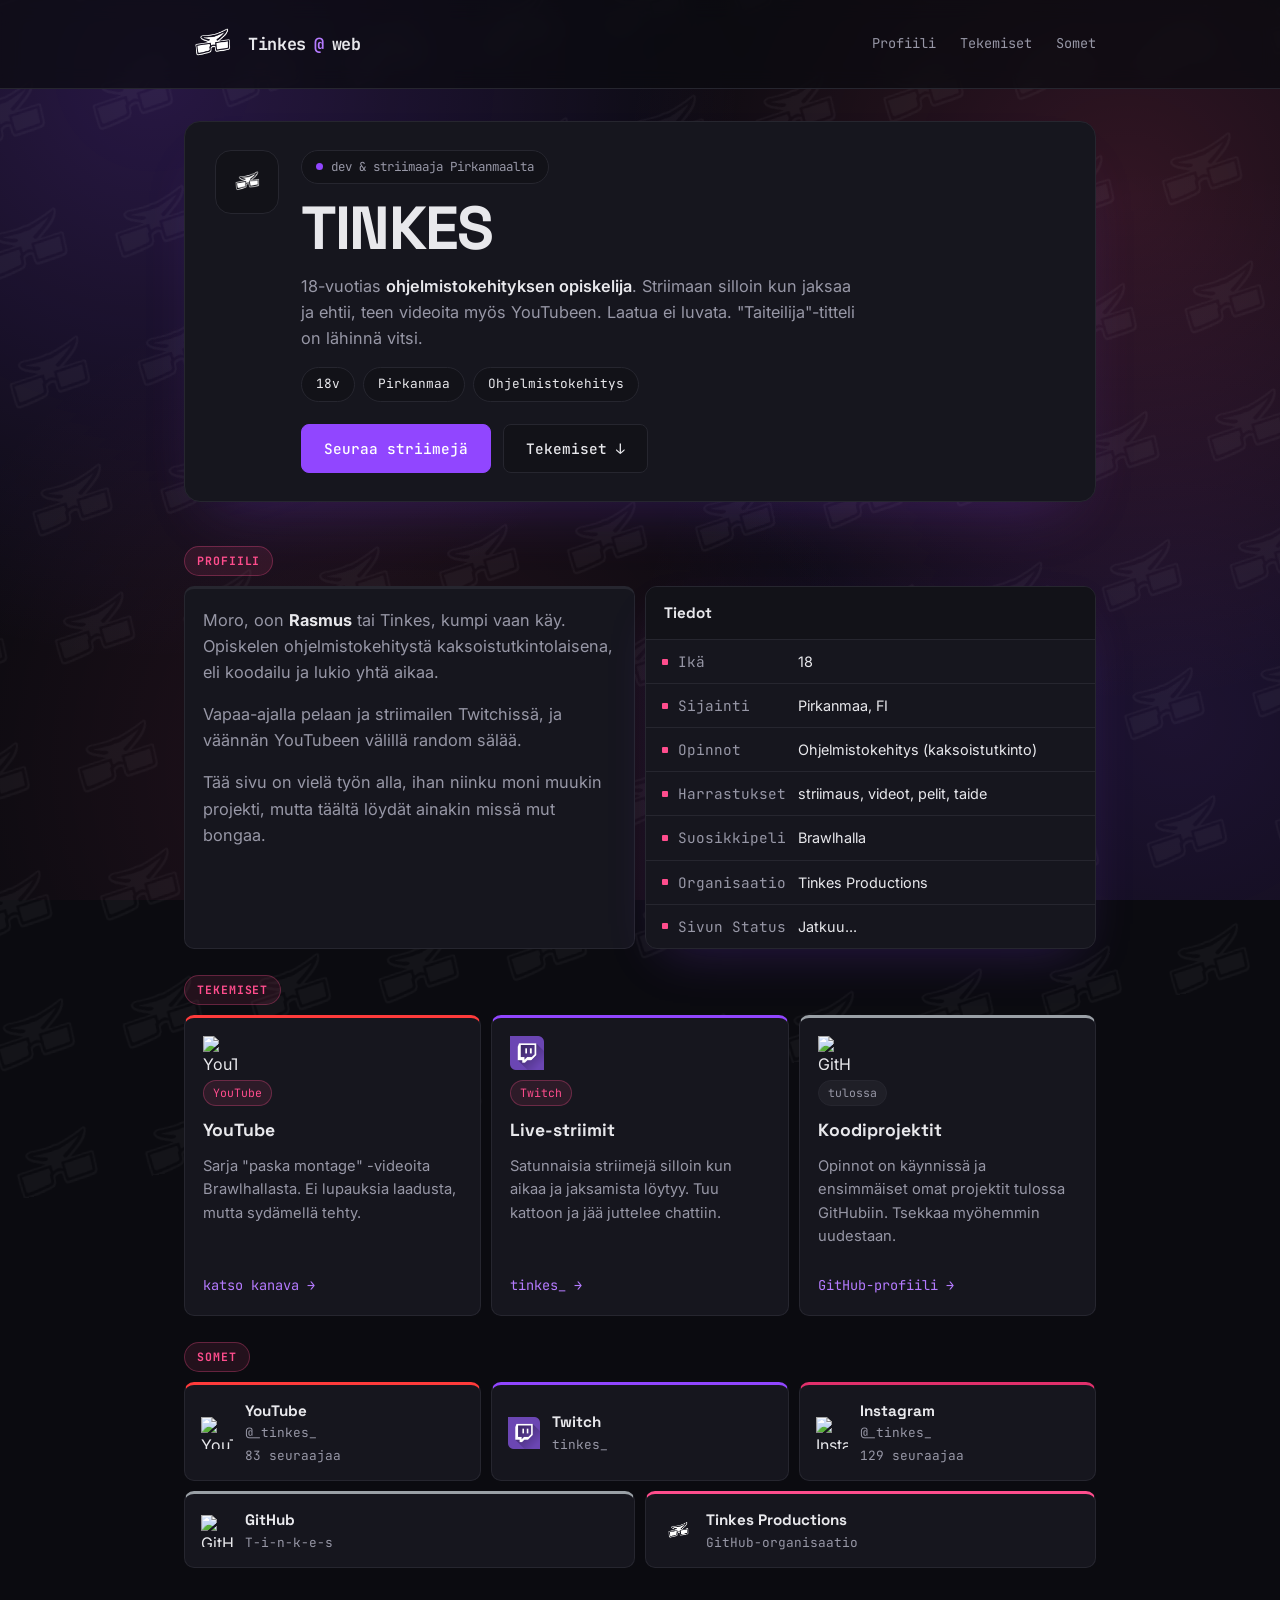
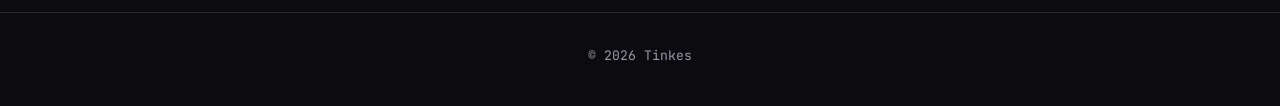
==== commit 67faf178: "New Version Uudistettu kaikki ja tehty paljon parannuksia :D" ====
--- a/index.html
+++ b/index.html
@@ -28,7 +28,7 @@
   <section class="profile-panel">
     <img class="avatar" src="Icon.png" alt="Tinkes-logo">
     <div class="profile-main">
-      <div class="eyebrow">🟣 dev &amp; striimaaja Pirkanmaalta</div>
+      <div class="eyebrow"><span class="dot"></span>dev &amp; striimaaja Pirkanmaalta</div>
       <h1 class="wordmark">TINKES<span class="mark"></span></h1>
       <p class="tagline">
         18-vuotias <strong>ohjelmistokehityksen opiskelija</strong>.
@@ -36,12 +36,12 @@
         "Taiteilija"-titteli on lähinnä vitsi.
       </p>
       <div class="stat-chips">
-        <span class="chip">🎂 18v</span>
-        <span class="chip">📍 Pirkanmaa</span>
-        <span class="chip">🎓 Ohjelmistokehitys</span>
+        <span class="chip">18v</span>
+        <span class="chip">Pirkanmaa</span>
+        <span class="chip">Ohjelmistokehitys</span>
       </div>
       <div class="cta-row">
-        <a class="btn btn-primary" id="live-btn" href="https://www.twitch.tv/tinkes_" target="_blank" rel="noopener">🟣 Seuraa striimejä</a>
+        <a class="btn btn-primary" id="live-btn" href="https://www.twitch.tv/tinkes_" target="_blank" rel="noopener">Seuraa striimejä</a>
         <a class="btn btn-ghost" href="#projects">Tekemiset ↓</a>
       </div>
     </div>
@@ -51,36 +51,36 @@
     <div class="bento-label" id="about">Profiili</div>
     <div class="tile span-3">
       <p>Moro, oon <strong>Rasmus</strong> tai Tinkes, kumpi vaan käy. Opiskelen ohjelmistokehitystä kaksoistutkintolaisena, eli koodailu ja lukio yhtä aikaa.</p>
-      <p>Vapaa-ajalla pelaan ja striimaan Twitchissä, ja väännän YouTubeen välillä random sälää.</p>
+      <p>Vapaa-ajalla pelaan ja striimailen Twitchissä, ja väännän YouTubeen välillä random sälää.</p>
       <p>Tää sivu on vielä työn alla, ihan niinku moni muukin projekti, mutta täältä löydät ainakin missä mut bongaa.</p>
     </div>
     <div class="tile span-3 stat-card">
       <div class="stat-card-head">Tiedot</div>
-      <div class="stat-row"><span class="stat-icon">🎂</span><span class="stat-label">Ikä</span><span class="stat-val">18</span></div>
-      <div class="stat-row"><span class="stat-icon">📍</span><span class="stat-label">Sijainti</span><span class="stat-val">Pirkanmaa, FI</span></div>
-      <div class="stat-row"><span class="stat-icon">🎓</span><span class="stat-label">Opinnot</span><span class="stat-val">Ohjelmistokehitys (kaksoistutkinto)</span></div>
-      <div class="stat-row"><span class="stat-icon">🎮</span><span class="stat-label">Harrastukset</span><span class="stat-val">striimaus, videot, pelit, taide</span></div>
-      <div class="stat-row"><span class="stat-icon">🕹️</span><span class="stat-label">Suosikkipeli</span><span class="stat-val">Brawlhalla</span></div>
-      <div class="stat-row"><span class="stat-icon">🏢</span><span class="stat-label">Organisaatio</span><span class="stat-val">Tinkes Productions</span></div>
-      <div class="stat-row"><span class="stat-icon">🔧</span><span class="stat-label">Status</span><span class="stat-val">Jatkuu...</span></div>
+      <div class="stat-row"><span class="stat-icon"></span><span class="stat-label">Ikä</span><span class="stat-val">18</span></div>
+      <div class="stat-row"><span class="stat-icon"></span><span class="stat-label">Sijainti</span><span class="stat-val">Pirkanmaa, FI</span></div>
+      <div class="stat-row"><span class="stat-icon"></span><span class="stat-label">Opinnot</span><span class="stat-val">Ohjelmistokehitys (kaksoistutkinto)</span></div>
+      <div class="stat-row"><span class="stat-icon"></span><span class="stat-label">Harrastukset</span><span class="stat-val">striimaus, videot, pelit, taide</span></div>
+      <div class="stat-row"><span class="stat-icon"></span><span class="stat-label">Suosikkipeli</span><span class="stat-val">Brawlhalla</span></div>
+      <div class="stat-row"><span class="stat-icon"></span><span class="stat-label">Organisaatio</span><span class="stat-val">Tinkes Productions</span></div>
+      <div class="stat-row"><span class="stat-icon"></span><span class="stat-label">Sivun Status</span><span class="stat-val">Jatkuu...</span></div>
     </div>
 
     <div class="bento-label" id="projects">Tekemiset</div>
-    <div class="tile span-2 card">
+    <div class="tile span-2 card brand-youtube">
       <img class="icon-img" src="Sosiaalinenmedia%20Icons/youtube.png" alt="YouTube">
       <span class="tag">YouTube</span>
-      <h3>Brawlhalla-montaasit</h3>
+      <h3>YouTube</h3>
       <p>Sarja "paska montage" -videoita Brawlhallasta. Ei lupauksia laadusta, mutta sydämellä tehty.</p>
       <a class="link-out" href="https://www.youtube.com/@_tinkes_" target="_blank" rel="noopener">katso kanava →</a>
     </div>
-    <div class="tile span-2 card">
+    <div class="tile span-2 card brand-twitch">
       <img class="icon-img" src="Sosiaalinenmedia%20Icons/twitch.png" alt="Twitch">
       <span class="tag">Twitch</span>
       <h3>Live-striimit</h3>
       <p>Satunnaisia striimejä silloin kun aikaa ja jaksamista löytyy. Tuu kattoon ja jää juttelee chattiin.</p>
       <a class="link-out" href="https://www.twitch.tv/tinkes_" target="_blank" rel="noopener">tinkes_ →</a>
     </div>
-    <div class="tile span-2 card">
+    <div class="tile span-2 card brand-github">
       <img class="icon-img" src="Sosiaalinenmedia%20Icons/github.png" alt="GitHub">
       <span class="tag soon">tulossa</span>
       <h3>Koodiprojektit</h3>
@@ -89,35 +89,35 @@
     </div>
 
     <div class="bento-label" id="links">Somet</div>
-    <a class="tile span-2 link-card" href="https://www.youtube.com/@_tinkes_" target="_blank" rel="noopener">
+    <a class="tile span-2 link-card brand-youtube" href="https://www.youtube.com/@_tinkes_" target="_blank" rel="noopener">
       <img class="icon-img" src="Sosiaalinenmedia%20Icons/youtube.png" alt="YouTube">
       <div class="meta">
         <strong>YouTube</strong><span>@_tinkes_</span>
         <span class="count" data-count-source="static:youtube">···</span>
       </div>
     </a>
-    <a class="tile span-2 link-card" href="https://www.twitch.tv/tinkes_" target="_blank" rel="noopener">
+    <a class="tile span-2 link-card brand-twitch" href="https://www.twitch.tv/tinkes_" target="_blank" rel="noopener">
       <img class="icon-img" src="Sosiaalinenmedia%20Icons/twitch.png" alt="Twitch">
       <div class="meta">
         <strong>Twitch</strong><span>tinkes_</span>
         <span class="count" data-count-source="twitch:tinkes_">···</span>
       </div>
     </a>
-    <a class="tile span-2 link-card" href="https://www.instagram.com/_tinkes_/" target="_blank" rel="noopener">
+    <a class="tile span-2 link-card brand-instagram" href="https://www.instagram.com/_tinkes_/" target="_blank" rel="noopener">
       <img class="icon-img" src="Sosiaalinenmedia%20Icons/instagram.png" alt="Instagram">
       <div class="meta">
         <strong>Instagram</strong><span>@_tinkes_</span>
         <span class="count" data-count-source="static:instagram">···</span>
       </div>
     </a>
-    <a class="tile span-3 link-card" href="https://github.com/T-i-n-k-e-s" target="_blank" rel="noopener">
+    <a class="tile span-3 link-card brand-github" href="https://github.com/T-i-n-k-e-s" target="_blank" rel="noopener">
       <img class="icon-img" src="Sosiaalinenmedia%20Icons/github.png" alt="GitHub">
       <div class="meta">
         <strong>GitHub</strong><span>T-i-n-k-e-s</span>
         <span class="count" data-count-source="github:T-i-n-k-e-s">···</span>
       </div>
     </a>
-    <a class="tile span-3 link-card" href="https://github.com/Tinkes-Productions" target="_blank" rel="noopener">
+    <a class="tile span-3 link-card brand-tinkes" href="https://github.com/Tinkes-Productions" target="_blank" rel="noopener">
       <img class="icon-img" src="Sosiaalinenmedia%20Icons/tinkes-productions.png" alt="Tinkes Productions">
       <div class="meta">
         <strong>Tinkes Productions</strong><span>GitHub-organisaatio</span>
--- a/style.css
+++ b/style.css
@@ -31,8 +31,21 @@
   position: fixed;
   inset: 0;
   background:
-    radial-gradient(circle at 15% 10%, rgba(145,70,255,0.16), transparent 45%),
-    radial-gradient(circle at 85% 30%, rgba(255,77,141,0.10), transparent 40%);
+    radial-gradient(circle at 12% 8%, rgba(145,70,255,0.22), transparent 42%),
+    radial-gradient(circle at 88% 22%, rgba(255,77,141,0.16), transparent 38%),
+    radial-gradient(circle at 30% 85%, rgba(255,77,141,0.10), transparent 42%),
+    radial-gradient(circle at 92% 80%, rgba(145,70,255,0.14), transparent 40%);
+  pointer-events: none;
+  z-index: 0;
+}
+body::after {
+  content: '';
+  position: fixed;
+  inset: -20%;
+  background: url('Icon.png') repeat;
+  background-size: 130px 130px;
+  transform: rotate(-10deg);
+  opacity: 0.035;
   pointer-events: none;
   z-index: 0;
 }
@@ -76,12 +89,12 @@
 .profile-panel {
   display: flex;
   align-items: flex-start;
-  gap: 28px;
-  background: var(--card);
-  border: 1px solid var(--border);
-  border-radius: 20px;
-  padding: 40px;
-  margin-top: 48px;
+  gap: 22px;
+  background: var(--card);
+  border: 1px solid var(--border);
+  border-radius: 16px;
+  padding: 28px 30px;
+  margin-top: 32px;
   box-shadow: 0 30px 60px -30px rgba(145,70,255,0.28);
 }
 .profile-panel .avatar {
@@ -98,7 +111,7 @@
   display: inline-flex;
   width: fit-content;
   align-items: center;
-  gap: 6px;
+  gap: 8px;
   font-family: var(--mono);
   font-size: 0.78rem;
   color: var(--text-dim);
@@ -106,11 +119,12 @@
   border: 1px solid var(--border);
   border-radius: 999px;
   padding: 6px 14px;
-  margin-bottom: 20px;
-}
+  margin-bottom: 14px;
+}
+.dot { display: inline-block; width: 7px; height: 7px; border-radius: 50%; background: var(--purple); flex-shrink: 0; }
 .wordmark {
   font-family: var(--display);
-  font-size: clamp(2.2rem, 6vw, 3.4rem);
+  font-size: clamp(2.4rem, 6.5vw, 3.8rem);
   font-weight: 700;
   letter-spacing: -0.03em;
   line-height: 1;
@@ -129,14 +143,14 @@
   opacity: 0.55;
 }
 .tagline {
-  margin-top: 20px;
+  margin-top: 14px;
   max-width: 560px;
   font-size: 1.02rem;
   color: var(--text-dim);
 }
 .tagline strong { color: var(--text); font-weight: 600; }
 
-.stat-chips { display: flex; gap: 10px; margin-top: 22px; flex-wrap: wrap; }
+.stat-chips { display: flex; gap: 8px; margin-top: 16px; flex-wrap: wrap; }
 .chip {
   font-family: var(--mono);
   font-size: 0.8rem;
@@ -147,7 +161,7 @@
   padding: 6px 14px;
 }
 
-.cta-row { display: flex; gap: 14px; margin-top: 32px; flex-wrap: wrap; }
+.cta-row { display: flex; gap: 12px; margin-top: 22px; flex-wrap: wrap; }
 .btn {
   font-family: var(--mono);
   font-size: 0.9rem;
@@ -177,8 +191,8 @@
 .bento {
   display: grid;
   grid-template-columns: repeat(6, 1fr);
-  gap: 16px;
-  padding: 70px 0;
+  gap: 10px;
+  padding: 44px 0;
 }
 .bento-label {
   grid-column: 1 / -1;
@@ -194,7 +208,7 @@
   border: 1px solid rgba(255,77,141,0.3);
   border-radius: 999px;
   padding: 5px 12px;
-  margin-top: 24px;
+  margin-top: 16px;
 }
 .bento-label:first-child { margin-top: 0; }
 
@@ -202,9 +216,15 @@
   min-width: 0;
   background: var(--card);
   border: 1px solid var(--border);
-  border-radius: 14px;
-  padding: 24px;
-}
+  border-top: 3px solid var(--border);
+  border-radius: 10px;
+  padding: 18px;
+}
+.tile.brand-youtube { border-top: 3px solid #ff3b3b; }
+.tile.brand-twitch { border-top: 3px solid var(--purple); }
+.tile.brand-instagram { border-top: 3px solid #e1306c; }
+.tile.brand-github { border-top: 3px solid #9aa0a6; }
+.tile.brand-tinkes { border-top: 3px solid var(--accent); }
 .span-2 { grid-column: span 2; }
 .span-3 { grid-column: span 3; }
 .span-4 { grid-column: span 4; }
@@ -232,13 +252,13 @@
 .stat-row {
   display: flex;
   align-items: baseline;
-  gap: 14px;
-  padding: 14px 20px;
+  gap: 10px;
+  padding: 10px 16px;
   border-bottom: 1px solid var(--border);
   font-size: 0.9rem;
 }
 .stat-row:last-child { border-bottom: none; }
-.stat-icon { flex-shrink: 0; }
+.stat-icon { flex-shrink: 0; width: 6px; height: 6px; border-radius: 1px; background: var(--accent); align-self: center; }
 .stat-label { font-family: var(--mono); color: var(--text-dim); width: 110px; flex-shrink: 0; }
 .stat-val { color: var(--text); }
 
@@ -246,16 +266,16 @@
 .card {
   background: var(--card);
   border: 1px solid var(--border);
-  border-radius: 12px;
-  padding: 26px;
+  border-radius: 10px;
+  padding: 18px;
   display: flex;
   flex-direction: column;
-  gap: 12px;
+  gap: 10px;
   transition: border-color 0.2s ease, transform 0.2s ease;
 }
 .card:hover { border-color: var(--purple); transform: translateY(-3px); }
 .card .icon { font-size: 1.6rem; }
-.card .icon-img { height: 28px; width: 28px; object-fit: contain; align-self: flex-start; }
+.card .icon-img { height: 34px; width: 34px; object-fit: contain; align-self: flex-start; }
 .card h3 { font-family: var(--display); font-size: 1.1rem; font-weight: 700; }
 .card p { color: var(--text-dim); font-size: 0.92rem; flex-grow: 1; }
 .card .tag {
@@ -276,16 +296,16 @@
 .link-card {
   display: flex;
   align-items: center;
-  gap: 14px;
-  background: var(--card);
-  border: 1px solid var(--border);
-  border-radius: 12px;
-  padding: 18px 20px;
+  gap: 12px;
+  background: var(--card);
+  border: 1px solid var(--border);
+  border-radius: 10px;
+  padding: 14px 16px;
   transition: border-color 0.2s ease, background 0.2s ease;
 }
 .link-card:hover { border-color: var(--purple-bright); background: var(--bg-alt); }
 .link-card .icon { font-size: 1.4rem; width: 36px; text-align: center; }
-.link-card .icon-img { height: 28px; width: 28px; object-fit: contain; flex-shrink: 0; }
+.link-card .icon-img { height: 32px; width: 32px; object-fit: contain; flex-shrink: 0; }
 .link-card .meta { flex: 1 1 auto; min-width: 0; }
 .link-card .meta strong { display: block; font-family: var(--display); font-weight: 700; font-size: 0.95rem; overflow: hidden; text-overflow: ellipsis; white-space: nowrap; }
 .link-card .meta span { display: block; font-size: 0.8rem; color: var(--text-dim); font-family: var(--mono); overflow: hidden; text-overflow: ellipsis; white-space: nowrap; }
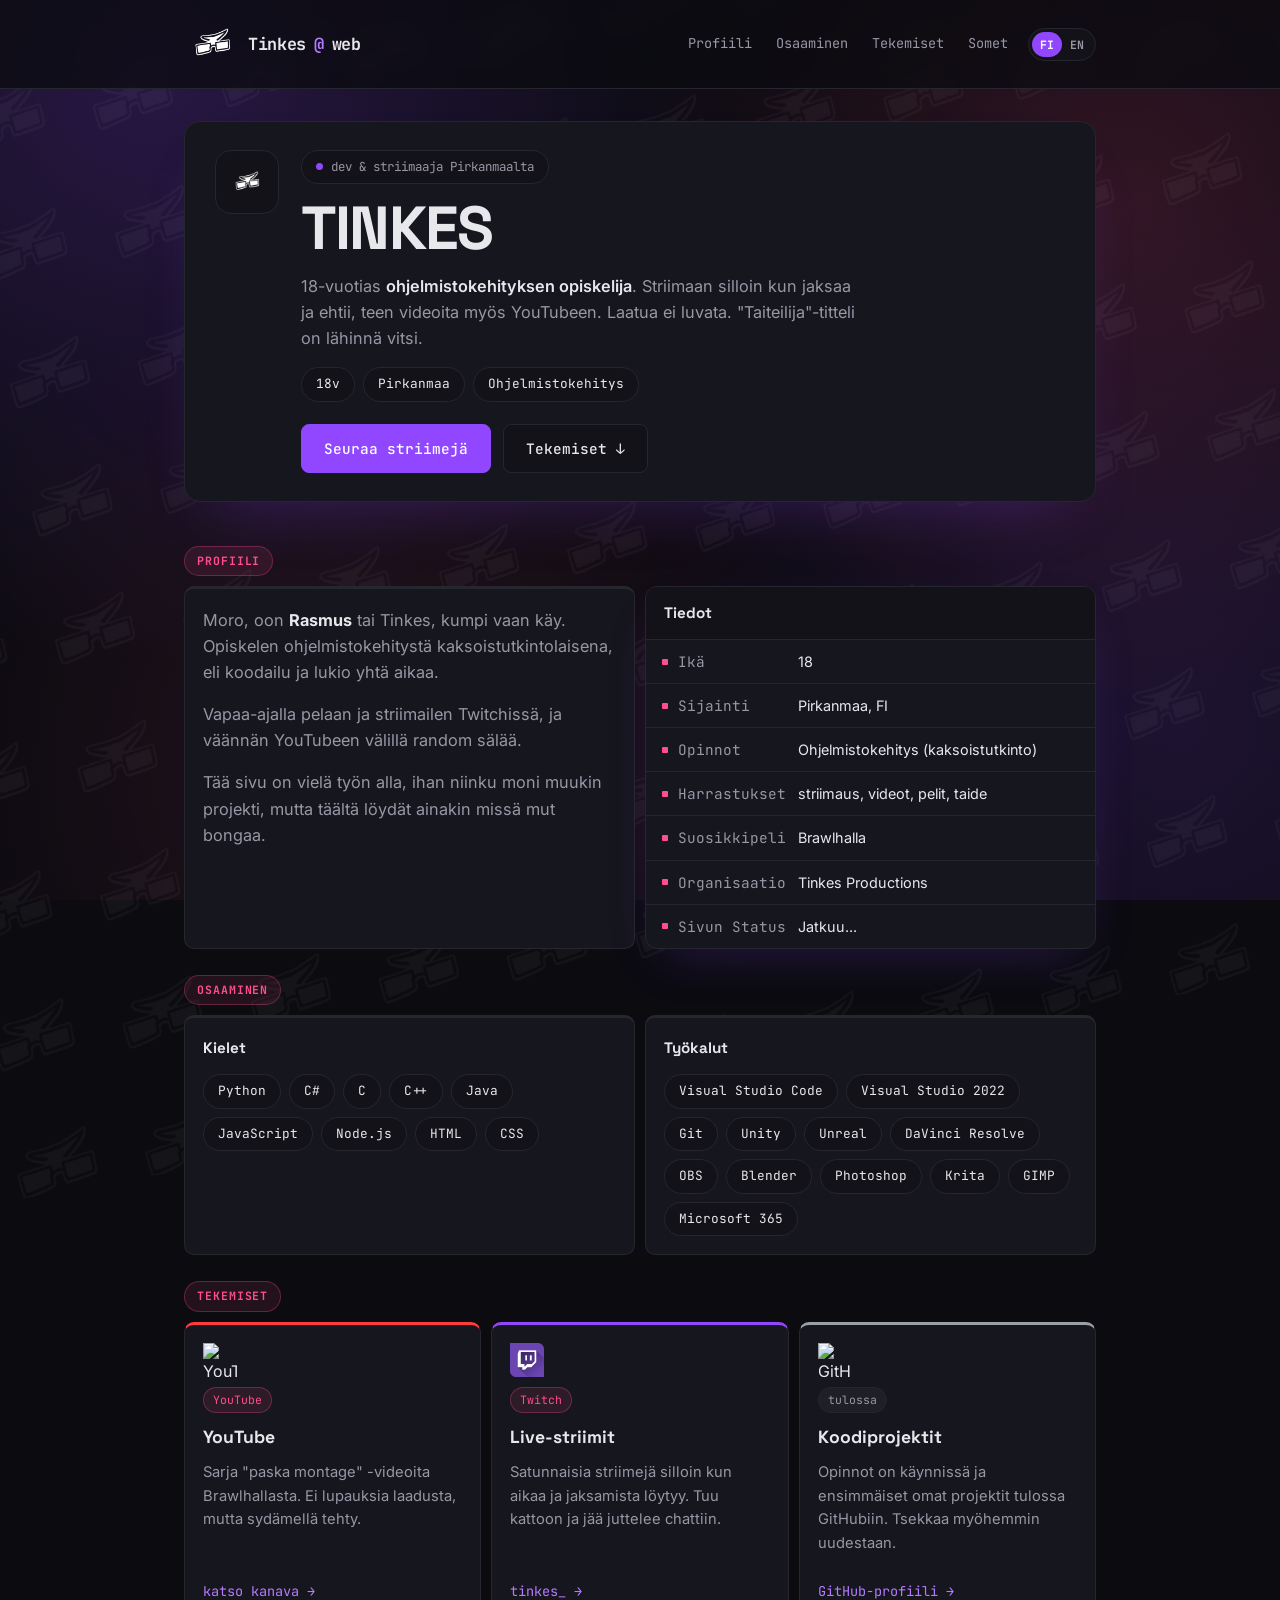
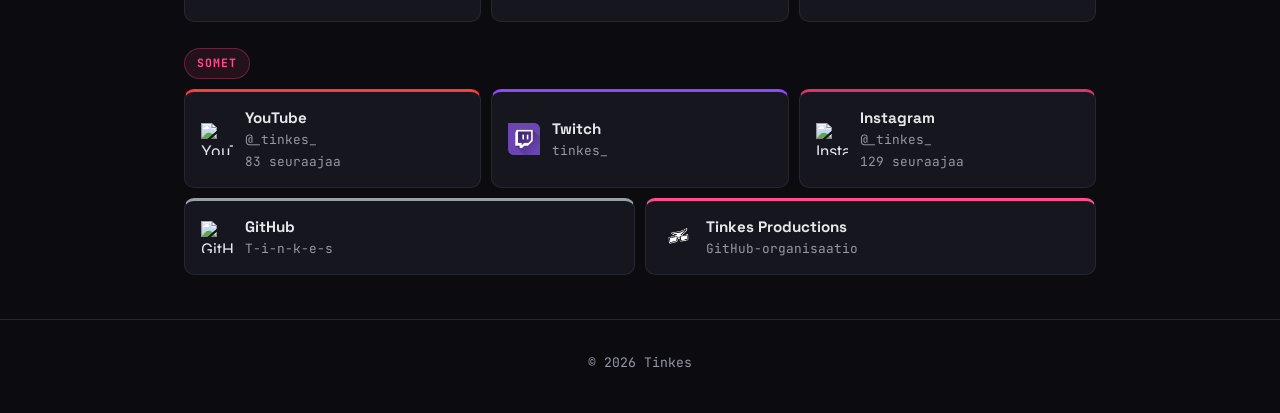
==== commit fb429192: "Lisäyksiä" ====
--- a/index.html
+++ b/index.html
@@ -16,10 +16,18 @@
 <header>
   <nav>
     <div class="logo"><img src="Icon.png" alt="Tinkes-logo" class="logo-icon">Tinkes<span>@</span>web</div>
-    <div class="navlinks">
-      <a href="#about">Profiili</a>
-      <a href="#projects">Tekemiset</a>
-      <a href="#links">Somet</a>
+    <div class="nav-right">
+      <div class="navlinks">
+        <a href="#about" data-en="Profile">Profiili</a>
+        <a href="#skills" data-en="Skills">Osaaminen</a>
+        <a href="#projects" data-en="Projects">Tekemiset</a>
+        <a href="#links" data-en="Links">Somet</a>
+      </div>
+      <button id="lang-switch" class="lang-switch" type="button" aria-label="Kieli / Language">
+        <span class="lang-thumb"></span>
+        <span class="lang-opt lang-fi">FI</span>
+        <span class="lang-opt lang-en">EN</span>
+      </button>
     </div>
   </nav>
 </header>
@@ -28,67 +36,100 @@
   <section class="profile-panel">
     <img class="avatar" src="Icon.png" alt="Tinkes-logo">
     <div class="profile-main">
-      <div class="eyebrow"><span class="dot"></span>dev &amp; striimaaja Pirkanmaalta</div>
+      <div class="eyebrow"><span class="dot"></span><span data-en="dev &amp; streamer from Pirkanmaa">dev &amp; striimaaja Pirkanmaalta</span></div>
       <h1 class="wordmark">TINKES<span class="mark"></span></h1>
-      <p class="tagline">
+      <p class="tagline" data-en="18-year-old &lt;strong&gt;software development student&lt;/strong&gt;. I stream when I have the time and energy, and also make YouTube videos sometimes. No quality guaranteed. The &quot;artist&quot; title is mostly a joke.">
         18-vuotias <strong>ohjelmistokehityksen opiskelija</strong>.
         Striimaan silloin kun jaksaa ja ehtii, teen videoita myös YouTubeen. Laatua ei luvata.
         "Taiteilija"-titteli on lähinnä vitsi.
       </p>
       <div class="stat-chips">
-        <span class="chip">18v</span>
+        <span class="chip" data-en="18y">18v</span>
         <span class="chip">Pirkanmaa</span>
-        <span class="chip">Ohjelmistokehitys</span>
+        <span class="chip" data-en="Software Development">Ohjelmistokehitys</span>
       </div>
       <div class="cta-row">
-        <a class="btn btn-primary" id="live-btn" href="https://www.twitch.tv/tinkes_" target="_blank" rel="noopener">Seuraa striimejä</a>
-        <a class="btn btn-ghost" href="#projects">Tekemiset ↓</a>
+        <a class="btn btn-primary" id="live-btn" href="https://www.twitch.tv/tinkes_" target="_blank" rel="noopener" data-en="Follow my streams">Seuraa striimejä</a>
+        <a class="btn btn-ghost" href="#projects" data-en="Projects ↓">Tekemiset ↓</a>
       </div>
     </div>
   </section>
 
   <div class="bento">
-    <div class="bento-label" id="about">Profiili</div>
+    <div class="bento-label" id="about" data-en="Profile">Profiili</div>
     <div class="tile span-3">
-      <p>Moro, oon <strong>Rasmus</strong> tai Tinkes, kumpi vaan käy. Opiskelen ohjelmistokehitystä kaksoistutkintolaisena, eli koodailu ja lukio yhtä aikaa.</p>
-      <p>Vapaa-ajalla pelaan ja striimailen Twitchissä, ja väännän YouTubeen välillä random sälää.</p>
-      <p>Tää sivu on vielä työn alla, ihan niinku moni muukin projekti, mutta täältä löydät ainakin missä mut bongaa.</p>
+      <p data-en="Hey, I'm &lt;strong&gt;Rasmus&lt;/strong&gt;, or Tinkes, whichever works. I'm studying software development as a dual-degree student, so coding and high school at the same time.">Moro, oon <strong>Rasmus</strong> tai Tinkes, kumpi vaan käy. Opiskelen ohjelmistokehitystä kaksoistutkintolaisena, eli koodailu ja lukio yhtä aikaa.</p>
+      <p data-en="In my free time I play games and stream on Twitch, and sometimes make random stuff for YouTube.">Vapaa-ajalla pelaan ja striimailen Twitchissä, ja väännän YouTubeen välillä random sälää.</p>
+      <p data-en="This site is still a work in progress, like a lot of my other projects, but at least you'll find where to catch me here.">Tää sivu on vielä työn alla, ihan niinku moni muukin projekti, mutta täältä löydät ainakin missä mut bongaa.</p>
     </div>
     <div class="tile span-3 stat-card">
-      <div class="stat-card-head">Tiedot</div>
-      <div class="stat-row"><span class="stat-icon"></span><span class="stat-label">Ikä</span><span class="stat-val">18</span></div>
-      <div class="stat-row"><span class="stat-icon"></span><span class="stat-label">Sijainti</span><span class="stat-val">Pirkanmaa, FI</span></div>
-      <div class="stat-row"><span class="stat-icon"></span><span class="stat-label">Opinnot</span><span class="stat-val">Ohjelmistokehitys (kaksoistutkinto)</span></div>
-      <div class="stat-row"><span class="stat-icon"></span><span class="stat-label">Harrastukset</span><span class="stat-val">striimaus, videot, pelit, taide</span></div>
-      <div class="stat-row"><span class="stat-icon"></span><span class="stat-label">Suosikkipeli</span><span class="stat-val">Brawlhalla</span></div>
-      <div class="stat-row"><span class="stat-icon"></span><span class="stat-label">Organisaatio</span><span class="stat-val">Tinkes Productions</span></div>
-      <div class="stat-row"><span class="stat-icon"></span><span class="stat-label">Sivun Status</span><span class="stat-val">Jatkuu...</span></div>
+      <div class="stat-card-head" data-en="Info">Tiedot</div>
+      <div class="stat-row"><span class="stat-icon"></span><span class="stat-label" data-en="Age">Ikä</span><span class="stat-val">18</span></div>
+      <div class="stat-row"><span class="stat-icon"></span><span class="stat-label" data-en="Location">Sijainti</span><span class="stat-val">Pirkanmaa, FI</span></div>
+      <div class="stat-row"><span class="stat-icon"></span><span class="stat-label" data-en="Studies">Opinnot</span><span class="stat-val" data-en="Software Development (dual-degree)">Ohjelmistokehitys (kaksoistutkinto)</span></div>
+      <div class="stat-row"><span class="stat-icon"></span><span class="stat-label" data-en="Hobbies">Harrastukset</span><span class="stat-val" data-en="streaming, videos, games, art">striimaus, videot, pelit, taide</span></div>
+      <div class="stat-row"><span class="stat-icon"></span><span class="stat-label" data-en="Favorite game">Suosikkipeli</span><span class="stat-val">Brawlhalla</span></div>
+      <div class="stat-row"><span class="stat-icon"></span><span class="stat-label" data-en="Organization">Organisaatio</span><span class="stat-val">Tinkes Productions</span></div>
+      <div class="stat-row"><span class="stat-icon"></span><span class="stat-label" data-en="Site status">Sivun Status</span><span class="stat-val" data-en="Ongoing...">Jatkuu...</span></div>
     </div>
 
-    <div class="bento-label" id="projects">Tekemiset</div>
+    <div class="bento-label" id="skills" data-en="Skills">Osaaminen</div>
+    <div class="tile span-3">
+      <h3 class="tile-head" data-en="Languages">Kielet</h3>
+      <div class="tag-list">
+        <span class="chip">Python</span>
+        <span class="chip">C#</span>
+        <span class="chip">C</span>
+        <span class="chip">C++</span>
+        <span class="chip">Java</span>
+        <span class="chip">JavaScript</span>
+        <span class="chip">Node.js</span>
+        <span class="chip">HTML</span>
+        <span class="chip">CSS</span>
+      </div>
+    </div>
+    <div class="tile span-3">
+      <h3 class="tile-head" data-en="Tools">Työkalut</h3>
+      <div class="tag-list">
+        <span class="chip">Visual Studio Code</span>
+        <span class="chip">Visual Studio 2022</span>
+        <span class="chip">Git</span>
+        <span class="chip">Unity</span>
+        <span class="chip">Unreal</span>
+        <span class="chip">DaVinci Resolve</span>
+        <span class="chip">OBS</span>
+        <span class="chip">Blender</span>
+        <span class="chip">Photoshop</span>
+        <span class="chip">Krita</span>
+        <span class="chip">GIMP</span>
+        <span class="chip">Microsoft 365</span>
+      </div>
+    </div>
+
+    <div class="bento-label" id="projects" data-en="Projects">Tekemiset</div>
     <div class="tile span-2 card brand-youtube">
       <img class="icon-img" src="Sosiaalinenmedia%20Icons/youtube.png" alt="YouTube">
       <span class="tag">YouTube</span>
       <h3>YouTube</h3>
-      <p>Sarja "paska montage" -videoita Brawlhallasta. Ei lupauksia laadusta, mutta sydämellä tehty.</p>
-      <a class="link-out" href="https://www.youtube.com/@_tinkes_" target="_blank" rel="noopener">katso kanava →</a>
+      <p data-en="A series of &quot;crappy montage&quot; videos from Brawlhalla. No quality guarantees, but made with heart.">Sarja "paska montage" -videoita Brawlhallasta. Ei lupauksia laadusta, mutta sydämellä tehty.</p>
+      <a class="link-out" href="https://www.youtube.com/@_tinkes_" target="_blank" rel="noopener" data-en="watch channel →">katso kanava →</a>
     </div>
     <div class="tile span-2 card brand-twitch">
       <img class="icon-img" src="Sosiaalinenmedia%20Icons/twitch.png" alt="Twitch">
       <span class="tag">Twitch</span>
-      <h3>Live-striimit</h3>
-      <p>Satunnaisia striimejä silloin kun aikaa ja jaksamista löytyy. Tuu kattoon ja jää juttelee chattiin.</p>
+      <h3 data-en="Live streams">Live-striimit</h3>
+      <p data-en="Random streams whenever I have time and energy. Come watch and hang out in chat.">Satunnaisia striimejä silloin kun aikaa ja jaksamista löytyy. Tuu kattoon ja jää juttelee chattiin.</p>
       <a class="link-out" href="https://www.twitch.tv/tinkes_" target="_blank" rel="noopener">tinkes_ →</a>
     </div>
     <div class="tile span-2 card brand-github">
       <img class="icon-img" src="Sosiaalinenmedia%20Icons/github.png" alt="GitHub">
-      <span class="tag soon">tulossa</span>
-      <h3>Koodiprojektit</h3>
-      <p>Opinnot on käynnissä ja ensimmäiset omat projektit tulossa GitHubiin. Tsekkaa myöhemmin uudestaan.</p>
-      <a class="link-out" href="https://github.com/T-i-n-k-e-s" target="_blank" rel="noopener">GitHub-profiili →</a>
+      <span class="tag soon" data-en="coming soon">tulossa</span>
+      <h3 data-en="Code projects">Koodiprojektit</h3>
+      <p data-en="Still studying, so first personal projects are coming to GitHub soon. Check back later.">Opinnot on käynnissä ja ensimmäiset omat projektit tulossa GitHubiin. Tsekkaa myöhemmin uudestaan.</p>
+      <a class="link-out" href="https://github.com/T-i-n-k-e-s" target="_blank" rel="noopener" data-en="GitHub profile →">GitHub-profiili →</a>
     </div>
 
-    <div class="bento-label" id="links">Somet</div>
+    <div class="bento-label" id="links" data-en="Links">Somet</div>
     <a class="tile span-2 link-card brand-youtube" href="https://www.youtube.com/@_tinkes_" target="_blank" rel="noopener">
       <img class="icon-img" src="Sosiaalinenmedia%20Icons/youtube.png" alt="YouTube">
       <div class="meta">
@@ -120,7 +161,7 @@
     <a class="tile span-3 link-card brand-tinkes" href="https://github.com/Tinkes-Productions" target="_blank" rel="noopener">
       <img class="icon-img" src="Sosiaalinenmedia%20Icons/tinkes-productions.png" alt="Tinkes Productions">
       <div class="meta">
-        <strong>Tinkes Productions</strong><span>GitHub-organisaatio</span>
+        <strong>Tinkes Productions</strong><span data-en="GitHub organization">GitHub-organisaatio</span>
         <span class="count" data-count-source="github:Tinkes-Productions">···</span>
       </div>
     </a>
--- a/style.css
+++ b/style.css
@@ -82,8 +82,47 @@
 }
 .logo span { color: var(--purple-bright); }
 .logo-icon { height: 56px; width: auto; }
+.nav-right { display: flex; align-items: center; gap: 20px; }
 .navlinks { display: flex; gap: 24px; font-family: var(--mono); font-size: 0.85rem; color: var(--text-dim); }
 .navlinks a:hover { color: var(--text); }
+.lang-switch {
+  position: relative;
+  display: inline-flex;
+  align-items: center;
+  font-family: var(--mono);
+  background: var(--bg-alt);
+  border: 1px solid var(--border);
+  border-radius: 999px;
+  padding: 3px;
+  cursor: pointer;
+  transition: border-color 0.15s ease;
+}
+.lang-switch:hover { border-color: var(--purple-bright); }
+.lang-switch .lang-thumb {
+  position: absolute;
+  top: 3px;
+  left: 3px;
+  width: 30px;
+  height: calc(100% - 6px);
+  background: var(--purple);
+  border-radius: 999px;
+  transition: transform 0.2s ease;
+  z-index: 0;
+}
+.lang-switch.is-en .lang-thumb { transform: translateX(30px); }
+.lang-switch .lang-opt {
+  position: relative;
+  z-index: 1;
+  width: 30px;
+  text-align: center;
+  padding: 5px 0;
+  font-size: 0.72rem;
+  font-weight: 700;
+  color: var(--text-dim);
+  transition: color 0.2s ease;
+}
+.lang-switch:not(.is-en) .lang-fi { color: #fff; }
+.lang-switch.is-en .lang-en { color: #fff; }
 
 /* PROFILE PANEL */
 .profile-panel {
@@ -233,6 +272,9 @@
 .tile > p:last-child { margin-bottom: 0; }
 .tile > p strong { color: var(--text); }
 
+.tile-head { font-family: var(--display); font-weight: 700; font-size: 0.95rem; margin-bottom: 14px; }
+.tag-list { display: flex; flex-wrap: wrap; gap: 8px; }
+
 .stat-card {
   background: var(--card);
   border: 1px solid var(--border);
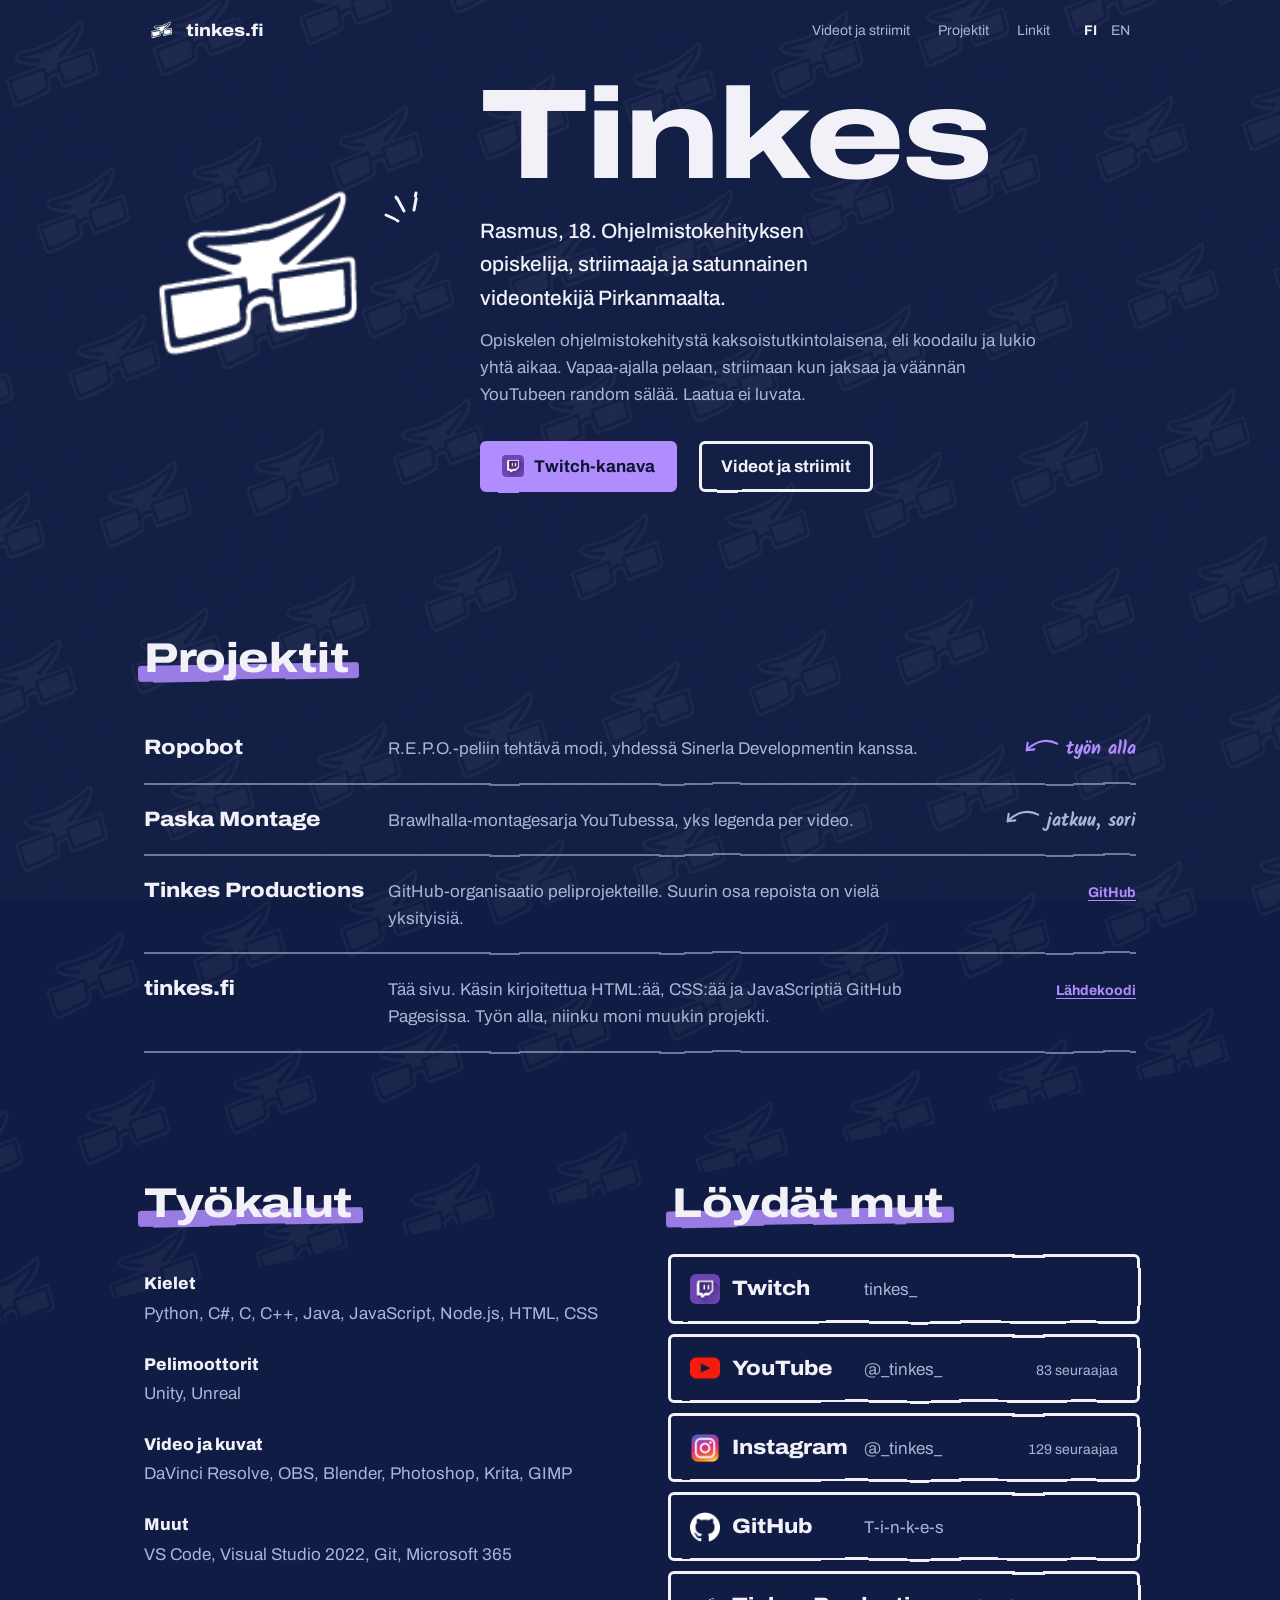
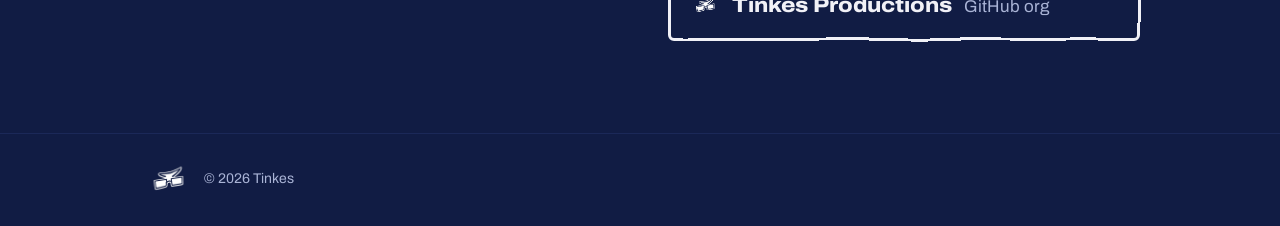
==== commit 23edd05c: "Upouusi sivu" ====
--- a/index.html
+++ b/index.html
@@ -1,178 +1,124 @@
 <!DOCTYPE html>
 <html lang="fi">
 <head>
-<meta charset="UTF-8">
-<meta name="viewport" content="width=device-width, initial-scale=1.0">
-<title>Tinkes</title>
-<meta name="description" content="Tinkes — ohjelmistokehityksen opiskelija Pirkanmaalta.">
-<link rel="icon" href="Icon.png" type="image/png">
-<link rel="preconnect" href="https://fonts.googleapis.com">
-<link rel="preconnect" href="https://fonts.gstatic.com" crossorigin>
-<link href="https://fonts.googleapis.com/css2?family=Space+Grotesk:wght@500;700&family=JetBrains+Mono:wght@400;500;700&family=Inter:wght@400;500;600;700&display=swap" rel="stylesheet">
-<link rel="stylesheet" href="style.css">
+  <meta charset="UTF-8">
+  <meta name="viewport" content="width=device-width, initial-scale=1.0">
+  <title>Tinkes</title>
+  <meta name="description" content="Moro, oon Tinkes. Täältä löytyy mun videot, striimit ja projektit.">
+  <link rel="icon" href="Icon.png" type="image/png">
+  <link rel="preconnect" href="https://fonts.googleapis.com">
+  <link rel="preconnect" href="https://fonts.gstatic.com" crossorigin>
+  <link href="https://fonts.googleapis.com/css2?family=Archivo:wdth,wght@100..125,400..800&family=Kalam:wght@400;700&display=swap" rel="stylesheet">
+  <link rel="stylesheet" href="style.css">
 </head>
 <body>
 
-<header>
-  <nav>
-    <div class="logo"><img src="Icon.png" alt="Tinkes-logo" class="logo-icon">Tinkes<span>@</span>web</div>
-    <div class="nav-right">
-      <div class="navlinks">
-        <a href="#about" data-en="Profile">Profiili</a>
-        <a href="#skills" data-en="Skills">Osaaminen</a>
-        <a href="#projects" data-en="Projects">Tekemiset</a>
-        <a href="#links" data-en="Links">Somet</a>
+  <!-- käsin piirretty viiva -->
+  <svg width="0" height="0" style="position:absolute" aria-hidden="true">
+    <filter id="rough">
+      <feTurbulence type="fractalNoise" baseFrequency="0.018" numOctaves="1" seed="4" result="noise"/>
+      <feDisplacementMap in="SourceGraphic" in2="noise" scale="4"/>
+    </filter>
+  </svg>
+
+  <div class="topbar" id="topbar">
+    <nav class="topnav wrap">
+      <a href="index.html" class="topnav-name"><img src="Icon.png" alt="" width="34" height="34">tinkes.fi</a>
+      <div class="topnav-links">
+        <a href="videot.html" data-en="Videos and streams">Videot ja striimit</a>
+        <a href="#projektit" data-en="Projects">Projektit</a>
+        <a href="#linkit" data-en="Links">Linkit</a>
+        <a class="nav-live" id="navLive" href="https://www.twitch.tv/tinkes_" target="_blank" rel="noopener" hidden data-en="Live now">Live nyt</a>
+        <span class="lang" role="group" aria-label="Kieli">
+          <button type="button" data-lang="fi" aria-pressed="true">FI</button>
+          <button type="button" data-lang="en" aria-pressed="false">EN</button>
+        </span>
       </div>
-      <button id="lang-switch" class="lang-switch" type="button" aria-label="Kieli / Language">
-        <span class="lang-thumb"></span>
-        <span class="lang-opt lang-fi">FI</span>
-        <span class="lang-opt lang-en">EN</span>
-      </button>
-    </div>
-  </nav>
-</header>
+    </nav>
+  </div>
 
-<div class="wrap">
-  <section class="profile-panel">
-    <img class="avatar" src="Icon.png" alt="Tinkes-logo">
-    <div class="profile-main">
-      <div class="eyebrow"><span class="dot"></span><span data-en="dev &amp; streamer from Pirkanmaa">dev &amp; striimaaja Pirkanmaalta</span></div>
-      <h1 class="wordmark">TINKES<span class="mark"></span></h1>
-      <p class="tagline" data-en="18-year-old &lt;strong&gt;software development student&lt;/strong&gt;. I stream when I have the time and energy, and also make YouTube videos sometimes. No quality guaranteed. The &quot;artist&quot; title is mostly a joke.">
-        18-vuotias <strong>ohjelmistokehityksen opiskelija</strong>.
-        Striimaan silloin kun jaksaa ja ehtii, teen videoita myös YouTubeen. Laatua ei luvata.
-        "Taiteilija"-titteli on lähinnä vitsi.
-      </p>
-      <div class="stat-chips">
-        <span class="chip" data-en="18y">18v</span>
-        <span class="chip">Pirkanmaa</span>
-        <span class="chip" data-en="Software Development">Ohjelmistokehitys</span>
-      </div>
-      <div class="cta-row">
-        <a class="btn btn-primary" id="live-btn" href="https://www.twitch.tv/tinkes_" target="_blank" rel="noopener" data-en="Follow my streams">Seuraa striimejä</a>
-        <a class="btn btn-ghost" href="#projects" data-en="Projects ↓">Tekemiset ↓</a>
+  <header class="hero">
+
+    <div class="hero-inner wrap">
+      <figure class="hero-logo-wrap">
+        <img class="hero-logo" src="Icon.png" alt="Tinkes logo" width="200" height="200" onerror="this.onerror=null;this.src='https://tinkes.fi/Icon.png'">
+        <span class="doodle doodle-sparks" aria-hidden="true"></span>
+      </figure>
+      <div class="hero-text">
+        <h1>Tinkes</h1>
+        <p class="hero-role" data-en="Rasmus, 18. Software development student, streamer and occasional video maker from Pirkanmaa.">Rasmus, 18. Ohjelmistokehityksen opiskelija, striimaaja ja satunnainen videontekijä Pirkanmaalta.</p>
+        <p class="hero-body" data-en="I study software development as a dual-degree student, so coding and high school at the same time. In my free time I play, stream when I have the energy and put random stuff on YouTube. No quality promised.">Opiskelen ohjelmistokehitystä kaksoistutkintolaisena, eli koodailu ja lukio yhtä aikaa. Vapaa-ajalla pelaan, striimaan kun jaksaa ja väännän YouTubeen random sälää. Laatua ei luvata.</p>
+        <div class="hero-actions">
+          <a class="btn btn-main" href="https://www.twitch.tv/tinkes_" target="_blank" rel="noopener"><img src="Sosiaalinenmedia Icons/twitch.png" alt=""><span data-en="Twitch channel">Twitch-kanava</span></a>
+          <a class="btn btn-line" href="videot.html" data-en="Videos and streams">Videot ja striimit</a>
+          <span class="live-status" id="liveStatus"></span>
+        </div>
       </div>
     </div>
-  </section>
+  </header>
 
-  <div class="bento">
-    <div class="bento-label" id="about" data-en="Profile">Profiili</div>
-    <div class="tile span-3">
-      <p data-en="Hey, I'm &lt;strong&gt;Rasmus&lt;/strong&gt;, or Tinkes, whichever works. I'm studying software development as a dual-degree student, so coding and high school at the same time.">Moro, oon <strong>Rasmus</strong> tai Tinkes, kumpi vaan käy. Opiskelen ohjelmistokehitystä kaksoistutkintolaisena, eli koodailu ja lukio yhtä aikaa.</p>
-      <p data-en="In my free time I play games and stream on Twitch, and sometimes make random stuff for YouTube.">Vapaa-ajalla pelaan ja striimailen Twitchissä, ja väännän YouTubeen välillä random sälää.</p>
-      <p data-en="This site is still a work in progress, like a lot of my other projects, but at least you'll find where to catch me here.">Tää sivu on vielä työn alla, ihan niinku moni muukin projekti, mutta täältä löydät ainakin missä mut bongaa.</p>
+  <main class="wrap">
+
+    <section id="projektit" class="block">
+      <div class="block-head">
+        <h2 data-en="Projects">Projektit</h2>
+      </div>
+      <ul class="projects">
+        <li class="project">
+          <h3>Ropobot</h3>
+          <p data-en="A mod for R.E.P.O., made together with Sinerla Development.">R.E.P.O.-peliin tehtävä modi, yhdessä Sinerla Developmentin kanssa.</p>
+          <span class="status note note-purple arrow" data-en="in progress">työn alla</span>
+        </li>
+        <li class="project">
+          <h3>Paska Montage</h3>
+          <p data-en="Brawlhalla montage series on YouTube, one legend per video.">Brawlhalla-montagesarja YouTubessa, yks legenda per video.</p>
+          <span class="status note arrow" data-en="still going, sorry">jatkuu, sori</span>
+        </li>
+        <li class="project">
+          <h3>Tinkes Productions</h3>
+          <p data-en="GitHub organization for my game projects. Most repos are still private.">GitHub-organisaatio peliprojekteille. Suurin osa repoista on vielä yksityisiä.</p>
+          <a class="status" href="https://github.com/Tinkes-Productions" target="_blank" rel="noopener">GitHub</a>
+        </li>
+        <li class="project">
+          <h3>tinkes.fi</h3>
+          <p data-en="This site. Hand-written HTML, CSS and JavaScript on GitHub Pages. A work in progress, like a lot of my projects.">Tää sivu. Käsin kirjoitettua HTML:ää, CSS:ää ja JavaScriptiä GitHub Pagesissa. Työn alla, niinku moni muukin projekti.</p>
+          <a class="status" href="https://github.com/T-i-n-k-e-s/T-i-n-k-e-s.github.io" target="_blank" rel="noopener" data-en="Source">Lähdekoodi</a>
+        </li>
+      </ul>
+    </section>
+
+    <section class="block split">
+      <div>
+        <div class="block-head"><h2 data-en="Tools">Työkalut</h2></div>
+        <dl class="skills">
+          <div><dt data-en="Languages">Kielet</dt><dd>Python, C#, C, C++, Java, JavaScript, Node.js, HTML, CSS</dd></div>
+          <div><dt data-en="Game engines">Pelimoottorit</dt><dd>Unity, Unreal</dd></div>
+          <div><dt data-en="Video and art">Video ja kuvat</dt><dd>DaVinci Resolve, OBS, Blender, Photoshop, Krita, GIMP</dd></div>
+          <div><dt data-en="Other">Muut</dt><dd>VS Code, Visual Studio 2022, Git, Microsoft 365</dd></div>
+        </dl>
+      </div>
+
+      <div id="linkit">
+        <div class="block-head"><h2 data-en="Find me">Löydät mut</h2></div>
+        <ul class="links">
+          <li><a class="sketch" href="https://www.twitch.tv/tinkes_" target="_blank" rel="noopener"><img class="link-icon" src="Sosiaalinenmedia Icons/twitch.png" alt=""><span class="link-name">Twitch</span><span class="link-handle">tinkes_</span><span class="count" data-count-source="twitch:tinkes_"></span></a></li>
+          <li><a class="sketch" href="https://www.youtube.com/@_tinkes_" target="_blank" rel="noopener"><img class="link-icon" src="Sosiaalinenmedia Icons/youtube.png" alt=""><span class="link-name">YouTube</span><span class="link-handle">@_tinkes_</span><span class="count" data-count-source="static:youtube"></span></a></li>
+          <li><a class="sketch" href="https://www.instagram.com/_tinkes_/" target="_blank" rel="noopener"><img class="link-icon" src="Sosiaalinenmedia Icons/instagram.png" alt=""><span class="link-name">Instagram</span><span class="link-handle">@_tinkes_</span><span class="count" data-count-source="static:instagram"></span></a></li>
+          <li><a class="sketch" href="https://github.com/T-i-n-k-e-s" target="_blank" rel="noopener"><img class="link-icon icon-invert" src="Sosiaalinenmedia Icons/github.png" alt=""><span class="link-name">GitHub</span><span class="link-handle">T-i-n-k-e-s</span><span class="count" data-count-source="github:T-i-n-k-e-s"></span></a></li>
+          <li><a class="sketch" href="https://github.com/Tinkes-Productions" target="_blank" rel="noopener"><img class="link-icon" src="Sosiaalinenmedia Icons/tinkes-productions.png" alt=""><span class="link-name">Tinkes Productions</span><span class="link-handle">GitHub org</span></a></li>
+        </ul>
+      </div>
+    </section>
+
+  </main>
+
+  <footer class="footer">
+    <div class="wrap footer-inner">
+      <img src="Icon.png" alt="" width="48" height="48" onerror="this.onerror=null;this.src='https://tinkes.fi/Icon.png'">
+      <span>&copy; <span id="year"></span> Tinkes</span>
     </div>
-    <div class="tile span-3 stat-card">
-      <div class="stat-card-head" data-en="Info">Tiedot</div>
-      <div class="stat-row"><span class="stat-icon"></span><span class="stat-label" data-en="Age">Ikä</span><span class="stat-val">18</span></div>
-      <div class="stat-row"><span class="stat-icon"></span><span class="stat-label" data-en="Location">Sijainti</span><span class="stat-val">Pirkanmaa, FI</span></div>
-      <div class="stat-row"><span class="stat-icon"></span><span class="stat-label" data-en="Studies">Opinnot</span><span class="stat-val" data-en="Software Development (dual-degree)">Ohjelmistokehitys (kaksoistutkinto)</span></div>
-      <div class="stat-row"><span class="stat-icon"></span><span class="stat-label" data-en="Hobbies">Harrastukset</span><span class="stat-val" data-en="streaming, videos, games, art">striimaus, videot, pelit, taide</span></div>
-      <div class="stat-row"><span class="stat-icon"></span><span class="stat-label" data-en="Favorite game">Suosikkipeli</span><span class="stat-val">Brawlhalla</span></div>
-      <div class="stat-row"><span class="stat-icon"></span><span class="stat-label" data-en="Organization">Organisaatio</span><span class="stat-val">Tinkes Productions</span></div>
-      <div class="stat-row"><span class="stat-icon"></span><span class="stat-label" data-en="Site status">Sivun Status</span><span class="stat-val" data-en="Ongoing...">Jatkuu...</span></div>
-    </div>
+  </footer>
 
-    <div class="bento-label" id="skills" data-en="Skills">Osaaminen</div>
-    <div class="tile span-3">
-      <h3 class="tile-head" data-en="Languages">Kielet</h3>
-      <div class="tag-list">
-        <span class="chip">Python</span>
-        <span class="chip">C#</span>
-        <span class="chip">C</span>
-        <span class="chip">C++</span>
-        <span class="chip">Java</span>
-        <span class="chip">JavaScript</span>
-        <span class="chip">Node.js</span>
-        <span class="chip">HTML</span>
-        <span class="chip">CSS</span>
-      </div>
-    </div>
-    <div class="tile span-3">
-      <h3 class="tile-head" data-en="Tools">Työkalut</h3>
-      <div class="tag-list">
-        <span class="chip">Visual Studio Code</span>
-        <span class="chip">Visual Studio 2022</span>
-        <span class="chip">Git</span>
-        <span class="chip">Unity</span>
-        <span class="chip">Unreal</span>
-        <span class="chip">DaVinci Resolve</span>
-        <span class="chip">OBS</span>
-        <span class="chip">Blender</span>
-        <span class="chip">Photoshop</span>
-        <span class="chip">Krita</span>
-        <span class="chip">GIMP</span>
-        <span class="chip">Microsoft 365</span>
-      </div>
-    </div>
-
-    <div class="bento-label" id="projects" data-en="Projects">Tekemiset</div>
-    <div class="tile span-2 card brand-youtube">
-      <img class="icon-img" src="Sosiaalinenmedia%20Icons/youtube.png" alt="YouTube">
-      <span class="tag">YouTube</span>
-      <h3>YouTube</h3>
-      <p data-en="A series of &quot;crappy montage&quot; videos from Brawlhalla. No quality guarantees, but made with heart.">Sarja "paska montage" -videoita Brawlhallasta. Ei lupauksia laadusta, mutta sydämellä tehty.</p>
-      <a class="link-out" href="https://www.youtube.com/@_tinkes_" target="_blank" rel="noopener" data-en="watch channel →">katso kanava →</a>
-    </div>
-    <div class="tile span-2 card brand-twitch">
-      <img class="icon-img" src="Sosiaalinenmedia%20Icons/twitch.png" alt="Twitch">
-      <span class="tag">Twitch</span>
-      <h3 data-en="Live streams">Live-striimit</h3>
-      <p data-en="Random streams whenever I have time and energy. Come watch and hang out in chat.">Satunnaisia striimejä silloin kun aikaa ja jaksamista löytyy. Tuu kattoon ja jää juttelee chattiin.</p>
-      <a class="link-out" href="https://www.twitch.tv/tinkes_" target="_blank" rel="noopener">tinkes_ →</a>
-    </div>
-    <div class="tile span-2 card brand-github">
-      <img class="icon-img" src="Sosiaalinenmedia%20Icons/github.png" alt="GitHub">
-      <span class="tag soon" data-en="coming soon">tulossa</span>
-      <h3 data-en="Code projects">Koodiprojektit</h3>
-      <p data-en="Still studying, so first personal projects are coming to GitHub soon. Check back later.">Opinnot on käynnissä ja ensimmäiset omat projektit tulossa GitHubiin. Tsekkaa myöhemmin uudestaan.</p>
-      <a class="link-out" href="https://github.com/T-i-n-k-e-s" target="_blank" rel="noopener" data-en="GitHub profile →">GitHub-profiili →</a>
-    </div>
-
-    <div class="bento-label" id="links" data-en="Links">Somet</div>
-    <a class="tile span-2 link-card brand-youtube" href="https://www.youtube.com/@_tinkes_" target="_blank" rel="noopener">
-      <img class="icon-img" src="Sosiaalinenmedia%20Icons/youtube.png" alt="YouTube">
-      <div class="meta">
-        <strong>YouTube</strong><span>@_tinkes_</span>
-        <span class="count" data-count-source="static:youtube">···</span>
-      </div>
-    </a>
-    <a class="tile span-2 link-card brand-twitch" href="https://www.twitch.tv/tinkes_" target="_blank" rel="noopener">
-      <img class="icon-img" src="Sosiaalinenmedia%20Icons/twitch.png" alt="Twitch">
-      <div class="meta">
-        <strong>Twitch</strong><span>tinkes_</span>
-        <span class="count" data-count-source="twitch:tinkes_">···</span>
-      </div>
-    </a>
-    <a class="tile span-2 link-card brand-instagram" href="https://www.instagram.com/_tinkes_/" target="_blank" rel="noopener">
-      <img class="icon-img" src="Sosiaalinenmedia%20Icons/instagram.png" alt="Instagram">
-      <div class="meta">
-        <strong>Instagram</strong><span>@_tinkes_</span>
-        <span class="count" data-count-source="static:instagram">···</span>
-      </div>
-    </a>
-    <a class="tile span-3 link-card brand-github" href="https://github.com/T-i-n-k-e-s" target="_blank" rel="noopener">
-      <img class="icon-img" src="Sosiaalinenmedia%20Icons/github.png" alt="GitHub">
-      <div class="meta">
-        <strong>GitHub</strong><span>T-i-n-k-e-s</span>
-        <span class="count" data-count-source="github:T-i-n-k-e-s">···</span>
-      </div>
-    </a>
-    <a class="tile span-3 link-card brand-tinkes" href="https://github.com/Tinkes-Productions" target="_blank" rel="noopener">
-      <img class="icon-img" src="Sosiaalinenmedia%20Icons/tinkes-productions.png" alt="Tinkes Productions">
-      <div class="meta">
-        <strong>Tinkes Productions</strong><span data-en="GitHub organization">GitHub-organisaatio</span>
-        <span class="count" data-count-source="github:Tinkes-Productions">···</span>
-      </div>
-    </a>
-  </div>
-</div>
-
-<footer>
-  © <span id="year"></span> Tinkes
-</footer>
-
-<script src="script.js"></script>
-
+  <script src="script.js"></script>
 </body>
 </html>
--- a/style.css
+++ b/style.css
@@ -1,380 +1,538 @@
 :root {
-  --bg: #0b0b10;
-  --bg-alt: #121218;
-  --card: #16161e;
-  --border: #26262f;
-  --text: #e8e8ec;
-  --text-dim: #9797a6;
-  --purple: #9146ff;
-  --purple-bright: #b57bff;
-  --accent: #ff4d8d;
-  --accent-dim: #ff8fb8;
-  --mono: 'JetBrains Mono', ui-monospace, 'SFMono-Regular', Menlo, Consolas, monospace;
-  --sans: 'Inter', system-ui, -apple-system, sans-serif;
-  --display: 'Space Grotesk', 'Inter', system-ui, -apple-system, sans-serif;
-}
-
-* { margin: 0; padding: 0; box-sizing: border-box; }
+  --bg: #111c44;
+  --bg-2: #1b2858;
+  --text: #f1f1f7;
+  --muted: #aab4d6;
+  --line: #f1f1f7;
+  --purple: #b18cff;
+  --ink: #0c1433;
+
+  --font: "Archivo", system-ui, sans-serif;
+  --hand: "Kalam", "Comic Sans MS", cursive;
+  --step--1: 0.875rem;
+  --step-0: 1.0625rem;
+  --step-1: 1.3rem;
+  --step-2: 1.9rem;
+  --step-3: 2.6rem;
+}
+
+* { box-sizing: border-box; }
 
 html { scroll-behavior: smooth; }
 
 body {
+  margin: 0;
   background: var(--bg);
   color: var(--text);
-  font-family: var(--sans);
+  font-family: var(--font);
+  font-size: var(--step-0);
   line-height: 1.6;
-  overflow-x: hidden;
-}
-
+  -webkit-font-smoothing: antialiased;
+}
+
+/* taustalla logoja ja vähän rakeisuutta */
 body::before {
-  content: '';
+  content: "";
+  position: fixed;
+  inset: -30%;
+  background: url("Icon.png") repeat;
+  background-size: 150px 150px;
+  transform: rotate(-12deg);
+  opacity: 0.045;
+  pointer-events: none;
+  z-index: -1;
+}
+
+body::after {
+  content: "";
   position: fixed;
   inset: 0;
-  background:
-    radial-gradient(circle at 12% 8%, rgba(145,70,255,0.22), transparent 42%),
-    radial-gradient(circle at 88% 22%, rgba(255,77,141,0.16), transparent 38%),
-    radial-gradient(circle at 30% 85%, rgba(255,77,141,0.10), transparent 42%),
-    radial-gradient(circle at 92% 80%, rgba(145,70,255,0.14), transparent 40%);
+  background-image: url("data:image/svg+xml,%3Csvg xmlns='http://www.w3.org/2000/svg' width='220' height='220'%3E%3Cfilter id='n'%3E%3CfeTurbulence type='fractalNoise' baseFrequency='0.9' numOctaves='2' stitchTiles='stitch'/%3E%3CfeColorMatrix values='0 0 0 0 1 0 0 0 0 1 0 0 0 0 1 0 0 0 0.5 0'/%3E%3C/filter%3E%3Crect width='100%25' height='100%25' filter='url(%23n)'/%3E%3C/svg%3E");
+  opacity: 0.06;
   pointer-events: none;
-  z-index: 0;
-}
-body::after {
-  content: '';
-  position: fixed;
-  inset: -20%;
-  background: url('Icon.png') repeat;
-  background-size: 130px 130px;
-  transform: rotate(-10deg);
-  opacity: 0.035;
+  z-index: -1;
+}
+
+img { display: block; max-width: 100%; }
+a { color: var(--purple); text-underline-offset: 3px; }
+
+.wrap {
+  max-width: 1040px;
+  margin: 0 auto;
+  padding: 0 24px;
+}
+
+h1, h2, h3 { margin: 0; line-height: 1.1; }
+figure { margin: 0; }
+
+:focus-visible { outline: 3px solid var(--purple); outline-offset: 4px; }
+
+/* piirretty reuna, ::before ettei sisältö vääristy */
+.sketch { position: relative; }
+.sketch::before {
+  content: "";
+  position: absolute;
+  inset: -4px;
+  border: 3px solid var(--line);
+  border-radius: 6px;
+  filter: url(#rough);
   pointer-events: none;
-  z-index: 0;
-}
-
-a { color: inherit; text-decoration: none; }
-
-.wrap { max-width: 960px; margin: 0 auto; padding: 0 24px; position: relative; z-index: 1; }
-
-/* NAV */
-header {
+}
+
+/* muistiinpanot */
+.note {
+  font-family: var(--hand);
+  font-weight: 700;
+  font-size: 1.15rem;
+  color: var(--muted);
+  line-height: 1.2;
+}
+.note-purple { color: var(--purple); }
+
+
+/* tarttuva yläpalkki */
+.topbar {
   position: sticky;
   top: 0;
-  z-index: 20;
-  backdrop-filter: blur(10px);
-  background: rgba(11,11,16,0.75);
-  border-bottom: 1px solid var(--border);
-}
-nav {
-  max-width: 960px;
-  margin: 0 auto;
-  padding: 16px 24px;
-  display: flex;
-  align-items: center;
+  z-index: 50;
+  transition: background-color 0.2s;
+}
+.topbar.scrolled { background: var(--bg); }
+.topbar.scrolled::after {
+  content: "";
+  position: absolute;
+  left: 0;
+  right: 0;
+  bottom: 0;
+  border-bottom: 2px solid var(--muted);
+  opacity: 0.5;
+  filter: url(#rough);
+}
+.topbar .topnav { padding-top: 14px; padding-bottom: 14px; }
+.topnav-name { display: flex; align-items: center; gap: 8px; }
+.topnav-name img { width: 34px; height: 34px; }
+
+.nav-live { color: var(--text) !important; font-weight: 700; }
+.nav-live::before {
+  content: "";
+  display: inline-block;
+  width: 9px;
+  height: 9px;
+  margin-right: 7px;
+  border-radius: 50%;
+  background: #ff5a67;
+  vertical-align: 1px;
+}
+.nav-live[hidden] { display: none; }
+
+/* ikonit */
+.btn img { width: 22px; height: 22px; border-radius: 4px; }
+.link-icon { width: 30px; height: 30px; flex-shrink: 0; align-self: center; border-radius: 6px; }
+.icon-invert { filter: invert(1); }
+
+/* piirrokset */
+.note.arrow::before {
+  content: "";
+  display: inline-block;
+  width: 40px;
+  height: 20px;
+  margin-right: 6px;
+  vertical-align: -2px;
+  background: url("data:image/svg+xml,%3Csvg xmlns='http://www.w3.org/2000/svg' viewBox='0 0 42 20' fill='none' stroke='%23aab4d6' stroke-width='2.2' stroke-linecap='round' stroke-linejoin='round'%3E%3Cpath d='M39 7c-9-5-22-4-32 7'/%3E%3Cpath d='M7 14l1-8M7 14l8-1'/%3E%3C/svg%3E") no-repeat center / contain;
+}
+.note-purple.arrow::before {
+  background-image: url("data:image/svg+xml,%3Csvg xmlns='http://www.w3.org/2000/svg' viewBox='0 0 42 20' fill='none' stroke='%23b18cff' stroke-width='2.2' stroke-linecap='round' stroke-linejoin='round'%3E%3Cpath d='M39 7c-9-5-22-4-32 7'/%3E%3Cpath d='M7 14l1-8M7 14l8-1'/%3E%3C/svg%3E");
+}
+
+.hero-logo-wrap { position: relative; }
+.doodle-sparks {
+  position: absolute;
+  top: 44px;
+  right: 40px;
+  width: 44px;
+  height: 44px;
+  background: url("data:image/svg+xml,%3Csvg xmlns='http://www.w3.org/2000/svg' viewBox='0 0 44 44' fill='none' stroke='%23f1f1f7' stroke-width='3' stroke-linecap='round'%3E%3Cpath d='M6 26l11 5'/%3E%3Cpath d='M16 8l7 13'/%3E%3Cpath d='M36 4l-3 16'/%3E%3C/svg%3E") no-repeat center / contain;
+  filter: url(#rough);
+}
+
+/* hover */
+.btn::before,
+.sketch::before,
+.hero-logo {
+  transition: transform 0.2s ease, background-color 0.15s, border-color 0.15s;
+}
+.btn:hover::before { transform: rotate(-1.5deg) scale(1.03); }
+.links a:hover::before { transform: rotate(0.6deg); }
+.video:hover .thumb { transform: rotate(-0.8deg) scale(1.01); }
+.hero-logo-wrap:hover .hero-logo { transform: rotate(-4deg); }
+
+@media (prefers-reduced-motion: reduce) {
+  .btn::before, .sketch::before, .hero-logo, .topbar, .video .thumb { transition: none; }
+  .btn:hover::before, .links a:hover::before, .video:hover .thumb, .hero-logo-wrap:hover .hero-logo { transform: none; }
+}
+
+/* yläosa */
+.topnav {
+  display: flex;
   justify-content: space-between;
-}
-.logo {
-  font-family: var(--mono);
-  font-weight: 700;
-  font-size: 1.05rem;
+  align-items: center;
+  padding-top: 22px;
+  padding-bottom: 22px;
+}
+.topnav a { color: var(--text); text-decoration: none; }
+.topnav-name { font-weight: 800; font-stretch: 115%; }
+
+.topnav-links { display: flex; align-items: center; gap: 28px; font-size: var(--step--1); }
+.topnav-links > a { color: var(--muted); }
+.topnav-links > a:hover { color: var(--text); text-decoration: underline; }
+
+.lang { display: flex; gap: 2px; }
+.lang button {
+  background: none;
+  border: 0;
+  padding: 4px 6px;
+  font: inherit;
+  color: var(--muted);
+  cursor: pointer;
+}
+.lang button[aria-pressed="true"] { color: var(--text); font-weight: 700; }
+
+.hero-inner {
+  display: grid;
+  grid-template-columns: 320px 1fr;
+  align-items: center;
+  gap: 16px;
+  padding-top: 16px;
+  padding-bottom: 80px;
+}
+
+.hero-logo-wrap { position: relative; }
+.hero-logo { width: 340px; height: 340px; margin: -30px 0 -30px -50px; }
+.hero-logo-wrap .note {
+  position: absolute;
+  right: 18px;
+  bottom: 22px;
+  transform: rotate(-8deg);
+}
+
+.hero h1 {
+  font-size: clamp(3.8rem, 11vw, 8rem);
+  font-weight: 800;
+  font-stretch: 125%;
   letter-spacing: -0.02em;
-  display: flex;
-  align-items: center;
-  gap: 8px;
-}
-.logo span { color: var(--purple-bright); }
-.logo-icon { height: 56px; width: auto; }
-.nav-right { display: flex; align-items: center; gap: 20px; }
-.navlinks { display: flex; gap: 24px; font-family: var(--mono); font-size: 0.85rem; color: var(--text-dim); }
-.navlinks a:hover { color: var(--text); }
-.lang-switch {
+  line-height: 0.9;
+  margin-bottom: 22px;
+}
+
+.hero-role {
+  margin: 0 0 12px;
+  font-size: var(--step-1);
+  font-weight: 500;
+  max-width: 34ch;
+}
+
+.hero-body { margin: 0; color: var(--muted); max-width: 56ch; }
+
+.hero-actions {
+  display: flex;
+  flex-wrap: wrap;
+  align-items: center;
+  gap: 16px 22px;
+  margin-top: 32px;
+}
+
+.btn {
   position: relative;
   display: inline-flex;
   align-items: center;
-  font-family: var(--mono);
-  background: var(--bg-alt);
-  border: 1px solid var(--border);
-  border-radius: 999px;
-  padding: 3px;
+  gap: 10px;
+  padding: 12px 22px;
+  font-weight: 700;
+  text-decoration: none;
+  color: var(--text);
+  isolation: isolate;
+}
+.btn::before {
+  content: "";
+  position: absolute;
+  inset: 0;
+  border: 3px solid var(--line);
+  border-radius: 6px;
+  filter: url(#rough);
+  transition: background-color 0.15s;
+}
+.btn-main { color: var(--ink); }
+.btn-main::before { background: var(--purple); border-color: var(--purple); z-index: -1; }
+.btn-main:hover::before { background: #c8adff; }
+.btn-line:hover::before { background: var(--bg-2); }
+.btn-line::before { z-index: -1; }
+
+.live-status { font-size: var(--step--1); color: var(--muted); }
+.live-status.is-live { color: var(--text); font-weight: 700; }
+.live-status.is-live::before {
+  content: "";
+  display: inline-block;
+  width: 10px;
+  height: 10px;
+  margin-right: 8px;
+  border-radius: 50%;
+  background: #ff5a67;
+  vertical-align: 1px;
+}
+
+/* osiot */
+main { position: relative; }
+
+.block { padding: 64px 0; }
+
+.block-head {
+  display: flex;
+  justify-content: space-between;
+  align-items: baseline;
+  gap: 16px;
+  margin-bottom: 32px;
+}
+
+/* otsikon tussi */
+.block-head h2 {
+  position: relative;
+  display: inline-block;
+  font-size: var(--step-3);
+  font-weight: 800;
+  font-stretch: 118%;
+  letter-spacing: -0.01em;
+  z-index: 0;
+}
+.block-head h2::after {
+  content: "";
+  position: absolute;
+  left: -6px;
+  right: -10px;
+  bottom: 2px;
+  height: 0.38em;
+  background: var(--purple);
+  opacity: 0.85;
+  border-radius: 3px;
+  transform: rotate(-1deg);
+  filter: url(#rough);
+  z-index: -1;
+}
+.block-head h2 { color: var(--text); }
+
+.block-head a { font-weight: 700; white-space: nowrap; }
+
+/* videot */
+.videos {
+  display: grid;
+  grid-template-columns: 1.6fr 1fr;
+  gap: 32px;
+}
+
+.video { color: var(--text); text-decoration: none; }
+.video .thumb { display: block; transition: transform 0.2s ease; }
+/* videoiden reuna ohuempi ja himmeempi */
+.thumb.sketch::before {
+  inset: -3px;
+  border-width: 2px;
+  border-color: rgba(241, 241, 247, 0.4);
+}
+.video img {
+  width: 100%;
+  aspect-ratio: 16 / 9;
+  object-fit: cover;
+  background: var(--bg-2);
+  border-radius: 4px;
+}
+.video:hover .video-title { color: var(--purple); }
+.video:hover .thumb::before { border-color: var(--purple); }
+
+.video-title { display: block; margin-top: 14px; font-weight: 700; line-height: 1.35; }
+.video-date { display: block; margin-top: 2px; font-size: var(--step--1); color: var(--muted); }
+
+.video-featured .video-title { font-size: var(--step-1); margin-top: 18px; }
+
+.video-side { display: flex; flex-direction: column; gap: 26px; }
+
+.video-small {
+  display: grid;
+  grid-template-columns: 160px 1fr;
+  gap: 18px;
+  align-items: start;
+}
+.video-small .video-title { margin-top: 0; font-size: 0.95rem; }
+
+/* projektit */
+.projects { list-style: none; margin: 0; padding: 0; }
+
+.project {
+  position: relative;
+  display: grid;
+  grid-template-columns: 220px 1fr 140px;
+  gap: 24px;
+  align-items: baseline;
+  padding: 22px 0;
+}
+/* viiva väliin */
+.project::after {
+  content: "";
+  position: absolute;
+  left: 0;
+  right: 0;
+  bottom: 0;
+  border-bottom: 2px solid var(--muted);
+  opacity: 0.6;
+  filter: url(#rough);
+}
+
+.project h3 { font-size: var(--step-1); font-weight: 800; font-stretch: 112%; }
+.project p { margin: 0; color: var(--muted); max-width: 54ch; }
+
+.status { font-size: var(--step--1); font-weight: 700; white-space: nowrap; text-align: right; }
+.status.note { font-size: 1.15rem; }
+a.status { color: var(--purple); }
+
+/* työkalut + linkit */
+.split {
+  display: grid;
+  grid-template-columns: 1fr 1fr;
+  gap: 64px;
+}
+
+.skills { margin: 0; }
+.skills div { padding: 12px 0; }
+.skills dt { font-weight: 800; margin-bottom: 2px; }
+.skills dd { margin: 0; color: var(--muted); }
+
+.links { list-style: none; margin: 0; padding: 0; display: grid; gap: 18px; }
+.links a {
+  display: flex;
+  align-items: baseline;
+  gap: 12px;
+  padding: 14px 18px;
+  color: var(--text);
+  text-decoration: none;
+}
+.links a::before { transition: border-color 0.15s; }
+.links a:hover::before { border-color: var(--purple); }
+.links a:hover .link-name { color: var(--purple); }
+
+.link-name { font-weight: 800; font-size: var(--step-1); font-stretch: 112%; min-width: 120px; }
+.link-handle { color: var(--muted); }
+.count { margin-left: auto; font-size: var(--step--1); color: var(--muted); font-variant-numeric: tabular-nums; white-space: nowrap; }
+
+/* footer */
+.footer {
+  margin-top: 32px;
+  border-top: 1px solid var(--bg-2);
+  color: var(--muted);
+  font-size: var(--step--1);
+}
+.footer-inner {
+  display: flex;
+  align-items: center;
+  gap: 12px;
+  padding-top: 22px;
+  padding-bottom: 22px;
+}
+
+@media (max-width: 860px) {
+  .hero-inner { grid-template-columns: 1fr; gap: 0; padding-bottom: 64px; }
+  .hero-logo { width: 200px; height: 200px; margin: -24px 0 -12px -30px; }
+  .hero-logo-wrap { width: 200px; }
+  .doodle-sparks { top: 4px; right: -26px; width: 32px; height: 32px; }
+  .videos { grid-template-columns: 1fr; }
+  .project { grid-template-columns: 1fr auto; gap: 4px 16px; }
+  .project p { grid-column: 1 / -1; grid-row: 2; }
+  .split { grid-template-columns: 1fr; gap: 48px; }
+}
+
+@media (max-width: 560px) {
+  .wrap { padding: 0 16px; }
+  .topnav-links > a:not(.nav-live) { display: none; }
+  .block { padding: 48px 0; }
+  .block-head h2 { font-size: var(--step-2); }
+  .video-small { grid-template-columns: 130px 1fr; }
+}
+
+@media (prefers-reduced-motion: reduce) {
+  html { scroll-behavior: auto; }
+}
+
+/* videot-sivu */
+.topnav-links > a[aria-current="page"] { color: var(--text); font-weight: 700; }
+
+.page-head {
+  display: flex;
+  align-items: center;
+  gap: 20px;
+  padding-top: 8px;
+  padding-bottom: 24px;
+}
+.page-head > img { width: 150px; height: 150px; margin: -20px -10px -20px -30px; flex-shrink: 0; }
+.page-head h1 {
+  font-size: clamp(2.4rem, 6vw, 4.2rem);
+  font-weight: 800;
+  font-stretch: 122%;
+  letter-spacing: -0.02em;
+  line-height: 0.95;
+}
+.page-head .hero-actions { margin-top: 20px; }
+
+.stream {
+  display: grid;
+  grid-template-columns: 1fr 340px;
+  gap: 24px;
+}
+.stream-player { aspect-ratio: 16 / 9; }
+.stream-chat { min-height: 100%; }
+.stream-player, .stream-chat { background: var(--bg-2); border-radius: 6px; }
+.stream iframe { display: block; width: 100%; height: 100%; border: 0; border-radius: 6px; }
+
+.stream-fallback {
+  display: flex;
+  align-items: center;
+  justify-content: center;
+  height: 100%;
+  font-weight: 700;
+}
+
+.video-grid {
+  display: grid;
+  grid-template-columns: repeat(3, 1fr);
+  gap: 32px 24px;
+}
+.video-card .video-title { font-size: 0.98rem; }
+
+.player {
+  width: min(1100px, 94vw);
+  padding: 0;
+  border: 0;
+  background: transparent;
+  color: var(--text);
+}
+.player::backdrop { background: rgba(6, 11, 30, 0.88); }
+.player-inner { position: relative; }
+.player-close {
+  display: block;
+  margin: 0 0 12px auto;
+  background: none;
+  border: 0;
+  color: var(--text);
+  font: inherit;
+  font-weight: 700;
   cursor: pointer;
-  transition: border-color 0.15s ease;
-}
-.lang-switch:hover { border-color: var(--purple-bright); }
-.lang-switch .lang-thumb {
-  position: absolute;
-  top: 3px;
-  left: 3px;
-  width: 30px;
-  height: calc(100% - 6px);
-  background: var(--purple);
-  border-radius: 999px;
-  transition: transform 0.2s ease;
-  z-index: 0;
-}
-.lang-switch.is-en .lang-thumb { transform: translateX(30px); }
-.lang-switch .lang-opt {
-  position: relative;
-  z-index: 1;
-  width: 30px;
-  text-align: center;
-  padding: 5px 0;
-  font-size: 0.72rem;
-  font-weight: 700;
-  color: var(--text-dim);
-  transition: color 0.2s ease;
-}
-.lang-switch:not(.is-en) .lang-fi { color: #fff; }
-.lang-switch.is-en .lang-en { color: #fff; }
-
-/* PROFILE PANEL */
-.profile-panel {
-  display: flex;
-  align-items: flex-start;
-  gap: 22px;
-  background: var(--card);
-  border: 1px solid var(--border);
-  border-radius: 16px;
-  padding: 28px 30px;
-  margin-top: 32px;
-  box-shadow: 0 30px 60px -30px rgba(145,70,255,0.28);
-}
-.profile-panel .avatar {
-  height: 64px;
-  width: 64px;
-  flex-shrink: 0;
-  border-radius: 16px;
-  background: var(--bg-alt);
-  border: 1px solid var(--border);
-  padding: 12px;
-}
-.profile-main { min-width: 0; }
-.eyebrow {
-  display: inline-flex;
-  width: fit-content;
-  align-items: center;
-  gap: 8px;
-  font-family: var(--mono);
-  font-size: 0.78rem;
-  color: var(--text-dim);
-  background: var(--bg-alt);
-  border: 1px solid var(--border);
-  border-radius: 999px;
-  padding: 6px 14px;
-  margin-bottom: 14px;
-}
-.dot { display: inline-block; width: 7px; height: 7px; border-radius: 50%; background: var(--purple); flex-shrink: 0; }
-.wordmark {
-  font-family: var(--display);
-  font-size: clamp(2.4rem, 6.5vw, 3.8rem);
-  font-weight: 700;
-  letter-spacing: -0.03em;
-  line-height: 1;
-  position: relative;
-  width: fit-content;
-}
-.wordmark .mark {
-  position: absolute;
-  left: -4%;
-  right: -4%;
-  bottom: 6%;
-  height: 0.22em;
-  background: linear-gradient(90deg, var(--purple), var(--accent));
-  z-index: -1;
-  border-radius: 3px;
-  opacity: 0.55;
-}
-.tagline {
-  margin-top: 14px;
-  max-width: 560px;
-  font-size: 1.02rem;
-  color: var(--text-dim);
-}
-.tagline strong { color: var(--text); font-weight: 600; }
-
-.stat-chips { display: flex; gap: 8px; margin-top: 16px; flex-wrap: wrap; }
-.chip {
-  font-family: var(--mono);
-  font-size: 0.8rem;
-  color: var(--text);
-  background: var(--bg-alt);
-  border: 1px solid var(--border);
-  border-radius: 999px;
-  padding: 6px 14px;
-}
-
-.cta-row { display: flex; gap: 12px; margin-top: 22px; flex-wrap: wrap; }
-.btn {
-  font-family: var(--mono);
-  font-size: 0.9rem;
-  font-weight: 500;
-  padding: 12px 22px;
-  border-radius: 8px;
-  border: 1px solid var(--border);
-  transition: transform 0.15s ease, border-color 0.15s ease, background 0.15s ease;
-  display: inline-flex;
-  align-items: center;
-  gap: 8px;
-}
-.btn:hover { transform: translateY(-2px); }
-.btn-primary { background: var(--purple); border-color: var(--purple); color: #fff; }
-.btn-primary:hover { background: var(--purple-bright); border-color: var(--purple-bright); }
-.btn-primary.is-live { background: var(--accent); border-color: var(--accent); animation: livepulse 1.8s ease-out infinite; }
-.btn-primary.is-live:hover { background: var(--accent-dim); border-color: var(--accent-dim); }
-@keyframes livepulse {
-  0% { box-shadow: 0 0 0 0 rgba(255,77,141,0.5); }
-  70% { box-shadow: 0 0 0 10px rgba(255,77,141,0); }
-  100% { box-shadow: 0 0 0 0 rgba(255,77,141,0); }
-}
-.btn-ghost { color: var(--text); background: var(--bg-alt); }
-.btn-ghost:hover { border-color: var(--purple-bright); color: var(--purple-bright); }
-
-/* BENTO DASHBOARD */
-.bento {
-  display: grid;
-  grid-template-columns: repeat(6, 1fr);
-  gap: 10px;
-  padding: 44px 0;
-}
-.bento-label {
-  grid-column: 1 / -1;
-  display: inline-block;
-  width: fit-content;
-  font-family: var(--mono);
-  font-size: 0.72rem;
-  font-weight: 700;
-  color: var(--accent);
-  letter-spacing: 0.08em;
-  text-transform: uppercase;
-  background: rgba(255,77,141,0.1);
-  border: 1px solid rgba(255,77,141,0.3);
-  border-radius: 999px;
-  padding: 5px 12px;
-  margin-top: 16px;
-}
-.bento-label:first-child { margin-top: 0; }
-
-.tile {
-  min-width: 0;
-  background: var(--card);
-  border: 1px solid var(--border);
-  border-top: 3px solid var(--border);
-  border-radius: 10px;
-  padding: 18px;
-}
-.tile.brand-youtube { border-top: 3px solid #ff3b3b; }
-.tile.brand-twitch { border-top: 3px solid var(--purple); }
-.tile.brand-instagram { border-top: 3px solid #e1306c; }
-.tile.brand-github { border-top: 3px solid #9aa0a6; }
-.tile.brand-tinkes { border-top: 3px solid var(--accent); }
-.span-2 { grid-column: span 2; }
-.span-3 { grid-column: span 3; }
-.span-4 { grid-column: span 4; }
-
-.tile > p { color: var(--text-dim); margin-bottom: 16px; font-size: 1.02rem; }
-.tile > p:last-child { margin-bottom: 0; }
-.tile > p strong { color: var(--text); }
-
-.tile-head { font-family: var(--display); font-weight: 700; font-size: 0.95rem; margin-bottom: 14px; }
-.tag-list { display: flex; flex-wrap: wrap; gap: 8px; }
-
-.stat-card {
-  background: var(--card);
-  border: 1px solid var(--border);
-  border-radius: 12px;
-  padding: 0;
-  overflow: hidden;
-  box-shadow: 0 20px 50px -20px rgba(145,70,255,0.25);
-}
-.stat-card-head {
-  padding: 14px 18px;
-  background: var(--bg-alt);
-  border-bottom: 1px solid var(--border);
-  font-family: var(--display);
-  font-weight: 700;
-  font-size: 0.95rem;
-}
-.stat-row {
-  display: flex;
-  align-items: baseline;
-  gap: 10px;
-  padding: 10px 16px;
-  border-bottom: 1px solid var(--border);
-  font-size: 0.9rem;
-}
-.stat-row:last-child { border-bottom: none; }
-.stat-icon { flex-shrink: 0; width: 6px; height: 6px; border-radius: 1px; background: var(--accent); align-self: center; }
-.stat-label { font-family: var(--mono); color: var(--text-dim); width: 110px; flex-shrink: 0; }
-.stat-val { color: var(--text); }
-
-/* PROJECTS */
-.card {
-  background: var(--card);
-  border: 1px solid var(--border);
-  border-radius: 10px;
-  padding: 18px;
-  display: flex;
-  flex-direction: column;
-  gap: 10px;
-  transition: border-color 0.2s ease, transform 0.2s ease;
-}
-.card:hover { border-color: var(--purple); transform: translateY(-3px); }
-.card .icon { font-size: 1.6rem; }
-.card .icon-img { height: 34px; width: 34px; object-fit: contain; align-self: flex-start; }
-.card h3 { font-family: var(--display); font-size: 1.1rem; font-weight: 700; }
-.card p { color: var(--text-dim); font-size: 0.92rem; flex-grow: 1; }
-.card .tag {
-  font-family: var(--mono);
-  font-size: 0.72rem;
-  color: var(--accent);
-  background: rgba(255,77,141,0.1);
-  border: 1px solid rgba(255,77,141,0.3);
-  padding: 3px 9px;
-  border-radius: 999px;
-  width: fit-content;
-}
-.card .tag.soon { color: var(--text-dim); background: rgba(255,255,255,0.04); border-color: var(--border); }
-.card .link-out { font-family: var(--mono); font-size: 0.85rem; color: var(--purple-bright); margin-top: auto; }
-.card:hover .link-out { text-decoration: underline; }
-
-/* LINKS / CONTACT */
-.link-card {
-  display: flex;
-  align-items: center;
-  gap: 12px;
-  background: var(--card);
-  border: 1px solid var(--border);
-  border-radius: 10px;
-  padding: 14px 16px;
-  transition: border-color 0.2s ease, background 0.2s ease;
-}
-.link-card:hover { border-color: var(--purple-bright); background: var(--bg-alt); }
-.link-card .icon { font-size: 1.4rem; width: 36px; text-align: center; }
-.link-card .icon-img { height: 32px; width: 32px; object-fit: contain; flex-shrink: 0; }
-.link-card .meta { flex: 1 1 auto; min-width: 0; }
-.link-card .meta strong { display: block; font-family: var(--display); font-weight: 700; font-size: 0.95rem; overflow: hidden; text-overflow: ellipsis; white-space: nowrap; }
-.link-card .meta span { display: block; font-size: 0.8rem; color: var(--text-dim); font-family: var(--mono); overflow: hidden; text-overflow: ellipsis; white-space: nowrap; }
-.link-card .count {
-  margin-top: 2px;
-  font-family: var(--mono);
-  font-size: 0.8rem;
-  color: var(--accent);
-}
-
-footer {
-  border-top: 1px solid var(--border);
-  padding: 32px 0 40px;
-  text-align: center;
-  color: var(--text-dim);
-  font-family: var(--mono);
-  font-size: 0.82rem;
-}
-footer .heart { color: var(--purple-bright); }
-
-@media (max-width: 760px) {
-  .navlinks { display: none; }
-  .profile-panel { flex-direction: column; padding: 28px; }
-  .bento { grid-template-columns: 1fr; }
-  .span-2, .span-3, .span-4 { grid-column: span 1; }
-}
-@media (max-width: 960px) and (min-width: 761px) {
-  .bento { grid-template-columns: repeat(4, 1fr); }
-  .span-3 { grid-column: span 4; }
-}
+}
+.player-close:hover { color: var(--purple); }
+.player-frame { aspect-ratio: 16 / 9; background: #000; border-radius: 6px; overflow: hidden; }
+.player-frame iframe { width: 100%; height: 100%; border: 0; }
+
+@media (max-width: 860px) {
+  .stream { grid-template-columns: 1fr; }
+  .stream-chat { height: 420px; }
+  .video-grid { grid-template-columns: repeat(2, 1fr); }
+}
+
+@media (max-width: 560px) {
+  .page-head > img { width: 100px; height: 100px; margin: -14px -8px -14px -20px; }
+  .video-grid { grid-template-columns: 1fr; }
+}
